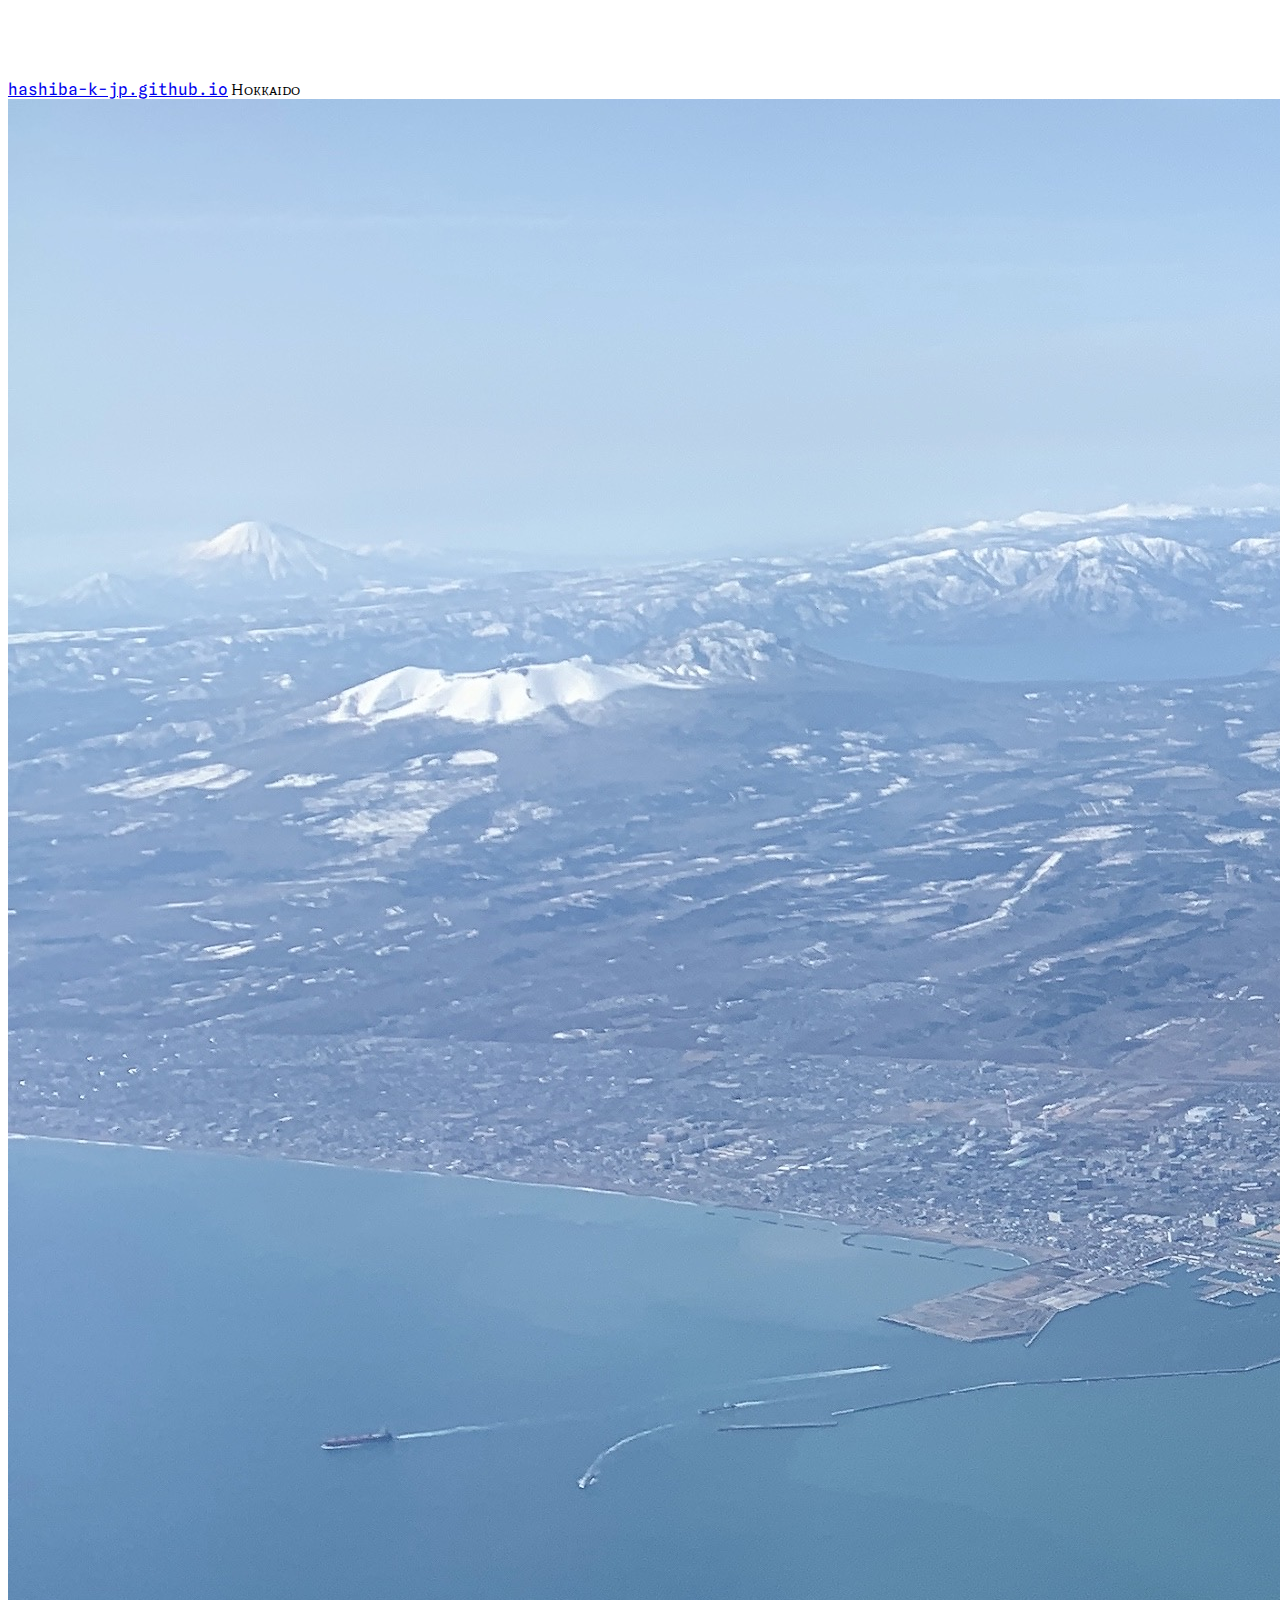
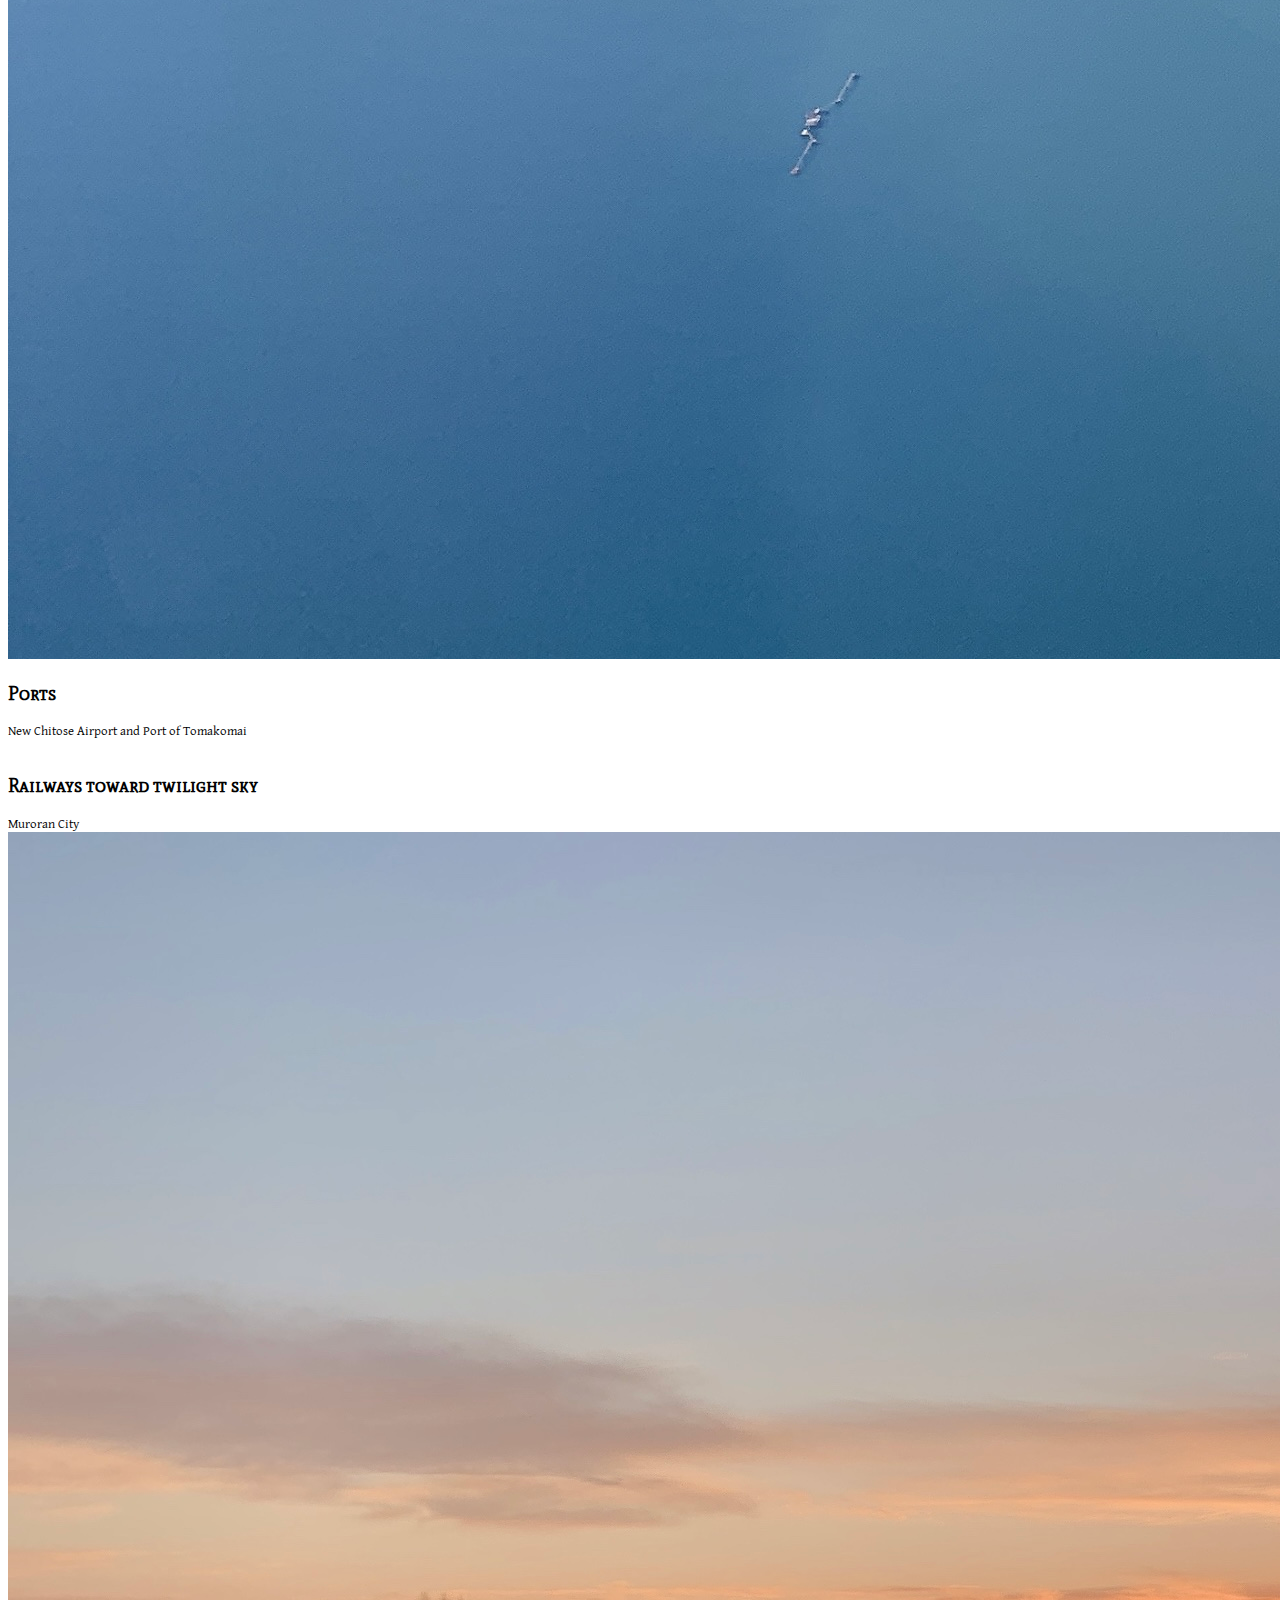
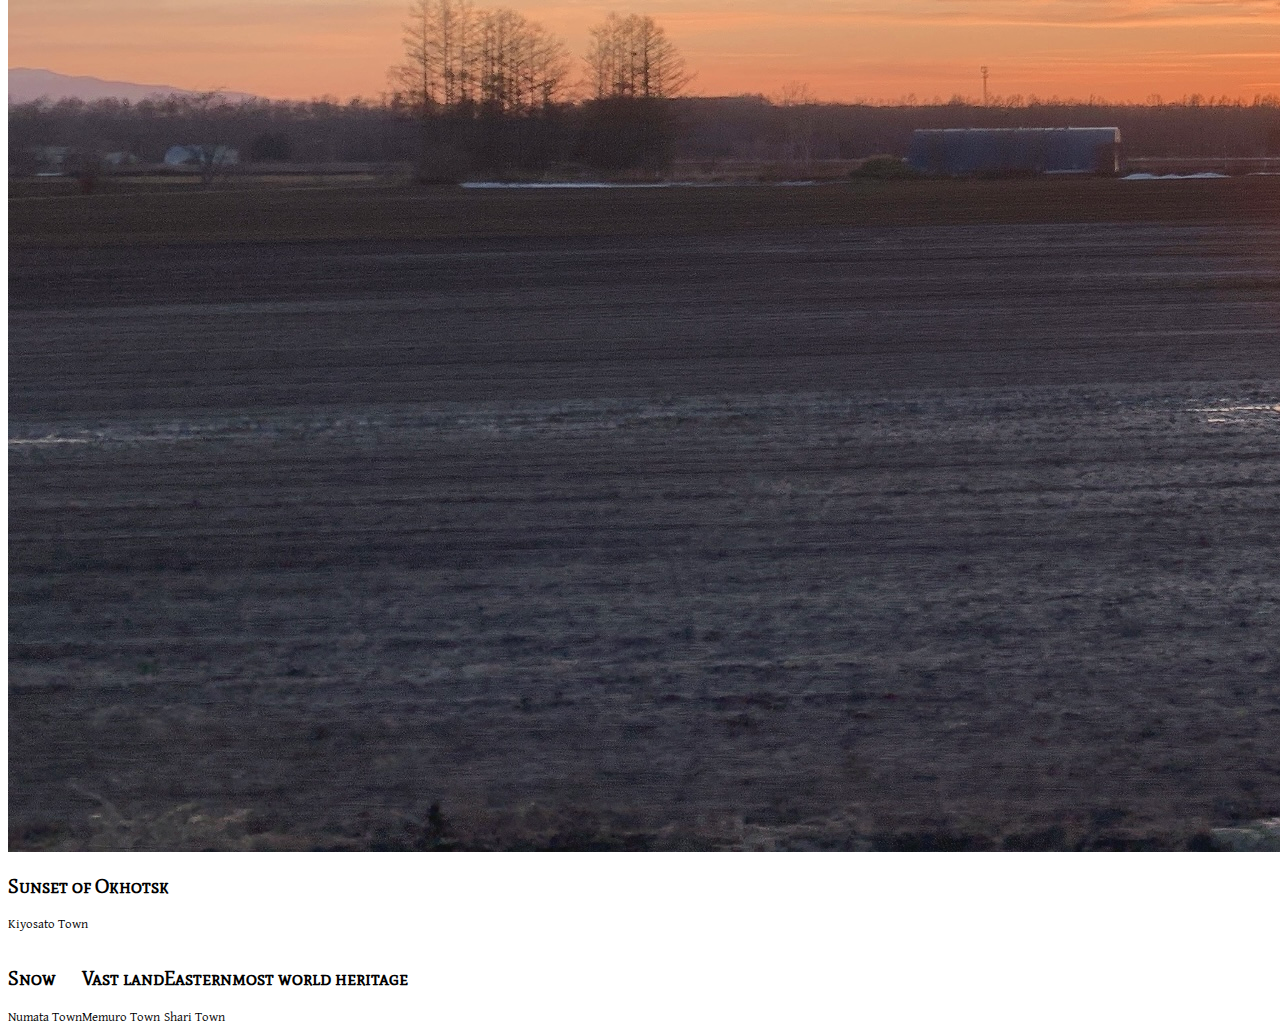
==== misc/hokkaido.html @ a201d300 "add /results" ====
<!DOCTYPE html>
<html lang="en" dir="ltr">
    <head>
        <meta charset="utf-8">
        <meta name="viewport" content="width=device-width">
        <title>Explore Hokkaido</title>
        <link href="https://cdn.jsdelivr.net/npm/bootstrap@5.0.2/dist/css/bootstrap.min.css" rel="stylesheet" integrity="sha384-EVSTQN3/azprG1Anm3QDgpJLIm9Nao0Yz1ztcQTwFspd3yD65VohhpuuCOmLASjC" crossorigin="anonymous">
        <script src="https://cdn.jsdelivr.net/npm/bootstrap@5.0.2/dist/js/bootstrap.bundle.min.js" integrity="sha384-MrcW6ZMFYlzcLA8Nl+NtUVF0sA7MsXsP1UyJoMp4YLEuNSfAP+JcXn/tWtIaxVXM" crossorigin="anonymous"></script>
        <link rel="stylesheet" href="https://cdn.jsdelivr.net/npm/bootstrap-icons@1.8.0/font/bootstrap-icons.css">
        <style media="screen">
            /* Show it is fixed to the top */
            body {
                min-height: 75rem;
                padding-top: 4.5rem;
            }
            li{
                list-style:none;
            }
            .row-eq-height {
                display: flex;
                flex-wrap: wrap;
            }
        </style>

        <link rel="stylesheet" href="../styles/google-fonts.css" type="text/css">

        <!-- This is a practice page. -->
    </head>
    <body class="o-font-plain">
        <nav class="navbar navbar-expand-md navbar-dark fixed-top bg-dark">
            <div class="container-fluid">
                <a href="../index.html" class="navbar-brand o-font-mono">hashiba-k-jp.github.io</a>
                <a class="navbar-brand o-font-head d-flex">Hokkaido</a>
            </div>
        </nav>
        <main class="container">
            <!-- sample : https://freefrontend.com/bootstrap-galleries/ -->
            <div class="row row-eq-height">
                <div class="col-md-6 p-2 mb-2">
                    <div class="shadow-lg rounded w-100 p-2">
                        <img src="../images/hokkaido/cts_and_tomakomai.png" oncontextmenu="return false;" class="img-fluid pb-2" alt="">
                        <h3>Ports</h3>
                        <small class="text-muted">New Chitose Airport and Port of Tomakomai</small>
                    </div>
                </div>
                <div class="col-md-6 p-2 mb-2">
                    <div class="shadow-lg rounded w-100 p-2">
                        <img src="../images/hokkaido/railway_smoke_muroran.png" oncontextmenu="return false;" class="img-fluid pb-2" alt="">
                        <h3>Railways toward twilight sky</h3>
                        <small class="text-muted">Muroran City</small>
                    </div>
                </div>
                <div class="col-md-6 p-2 mb-2">
                    <div class="shadow-lg rounded w-100 p-2">
                        <img src="../images/hokkaido/sunset_okhotsk.png" oncontextmenu="return false;" class="img-fluid pb-2" alt="">
                        <h3>Sunset of Okhotsk</h3>
                        <small class="text-muted">Kiyosato Town</small>
                    </div>
                </div>
                <div class="col-md-6 p-2 mb-2">
                    <div class="shadow-lg rounded w-100 p-2">
                        <img src="../images/hokkaido/snow_in_numata.png" oncontextmenu="return false;" class="img-fluid pb-2" alt="">
                        <h3>Snow</h3>
                        <small class="text-muted">Numata Town</small>
                    </div>
                </div>
                <div class="col-md-6 p-2 mb-2">
                    <div class="shadow-lg rounded w-100 p-2">
                        <img src="../images/hokkaido/land_tokachi.png" oncontextmenu="return false;" class="img-fluid pb-2" alt="">
                        <h3>Vast land</h3>
                        <small class="text-muted">Memuro Town</small>
                    </div>
                </div>
                <div class="col-md-6 p-2 mb-2">
                    <div class="shadow-lg rounded w-100 p-2">
                        <img src="../images/hokkaido/shiretoko_shari.png" oncontextmenu="return false;" class="img-fluid pb-2" alt="">
                        <h3>Easternmost world heritage</h3>
                        <small class="text-muted">Shari Town</small>
                    </div>
                </div>
            </div>
        </main>
    </body>
</html>
---- styles/google-fonts.css ----
@import url(//fonts.googleapis.com/css2?family=David+Libre&family=Mate&family=Mate+SC&family=Spline+Sans+Mono&display=swap);

.o-font-head, h3, h5{
    font-family: 'Mate SC', serif;
}
.o-font-plain{
    font-family: 'David Libre', serif;
}
.o-font-mono{
    font-family: 'Spline Sans Mono', monospace;
}
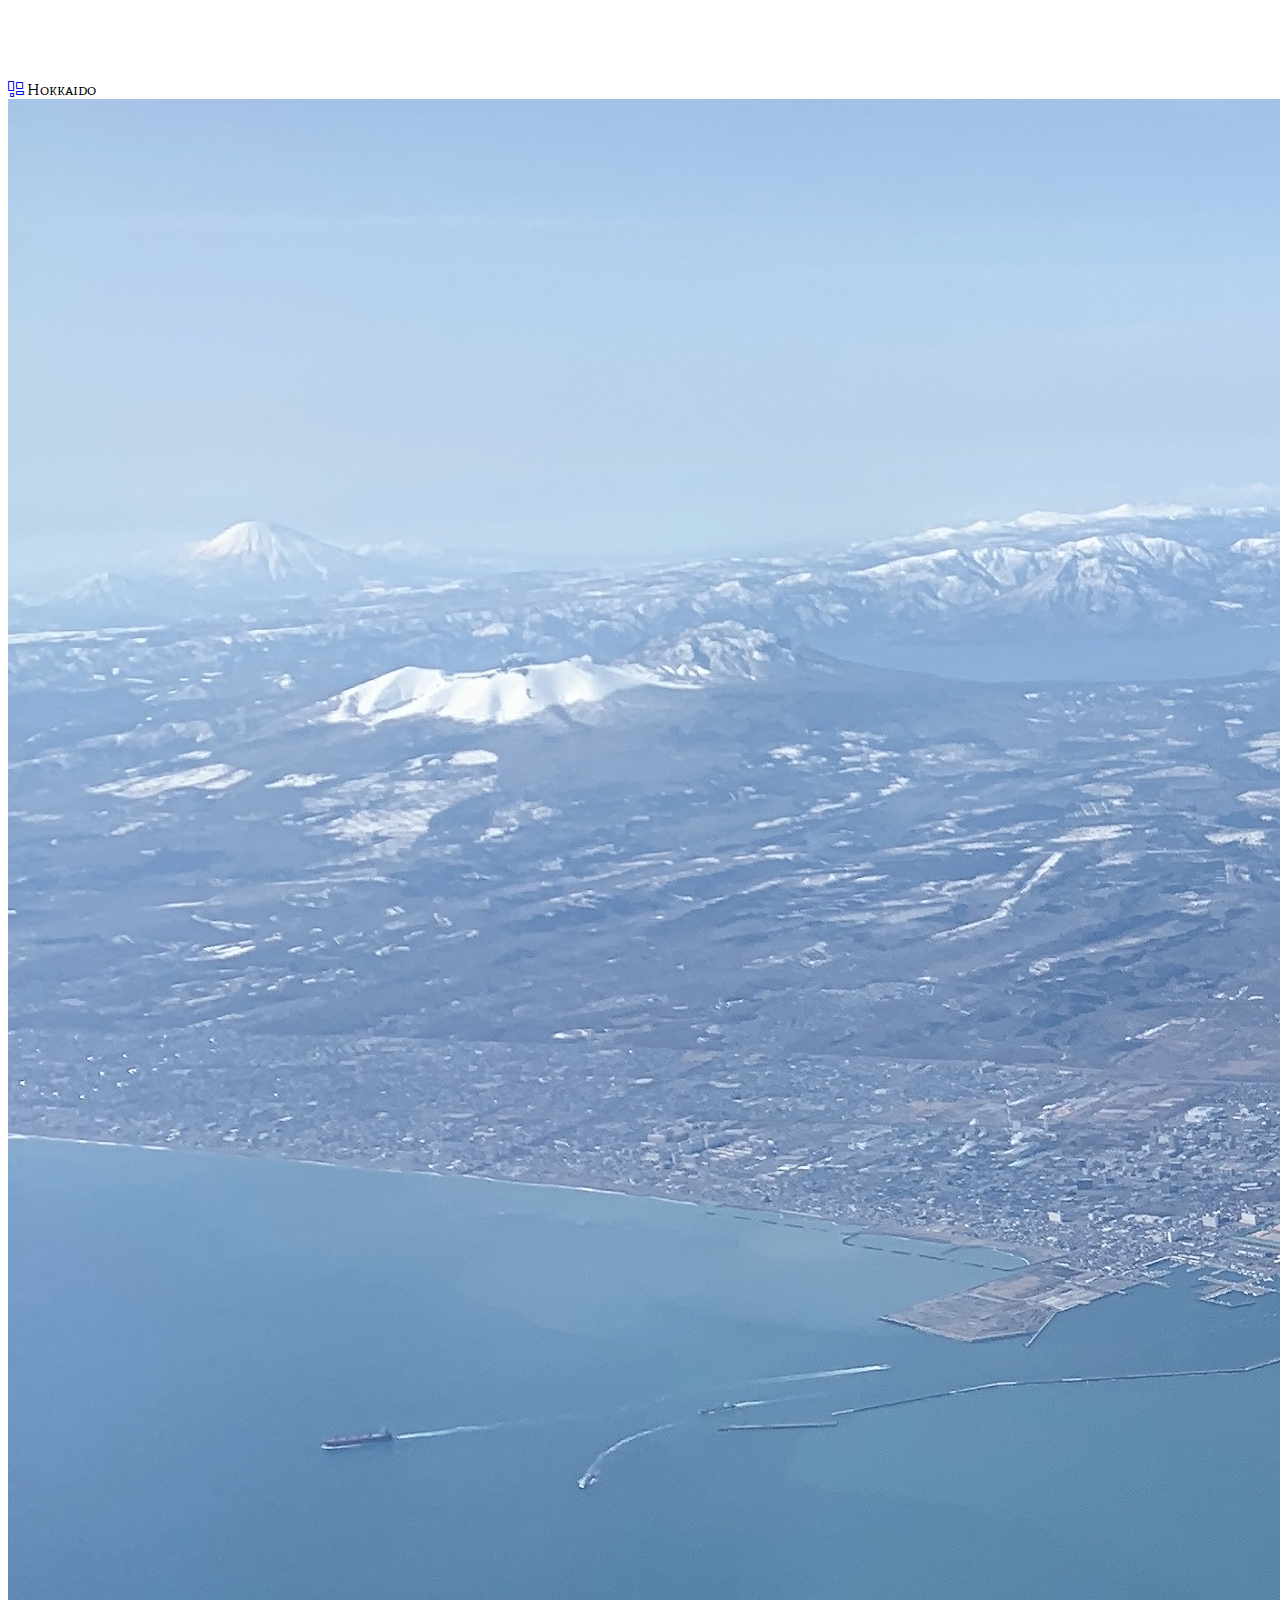
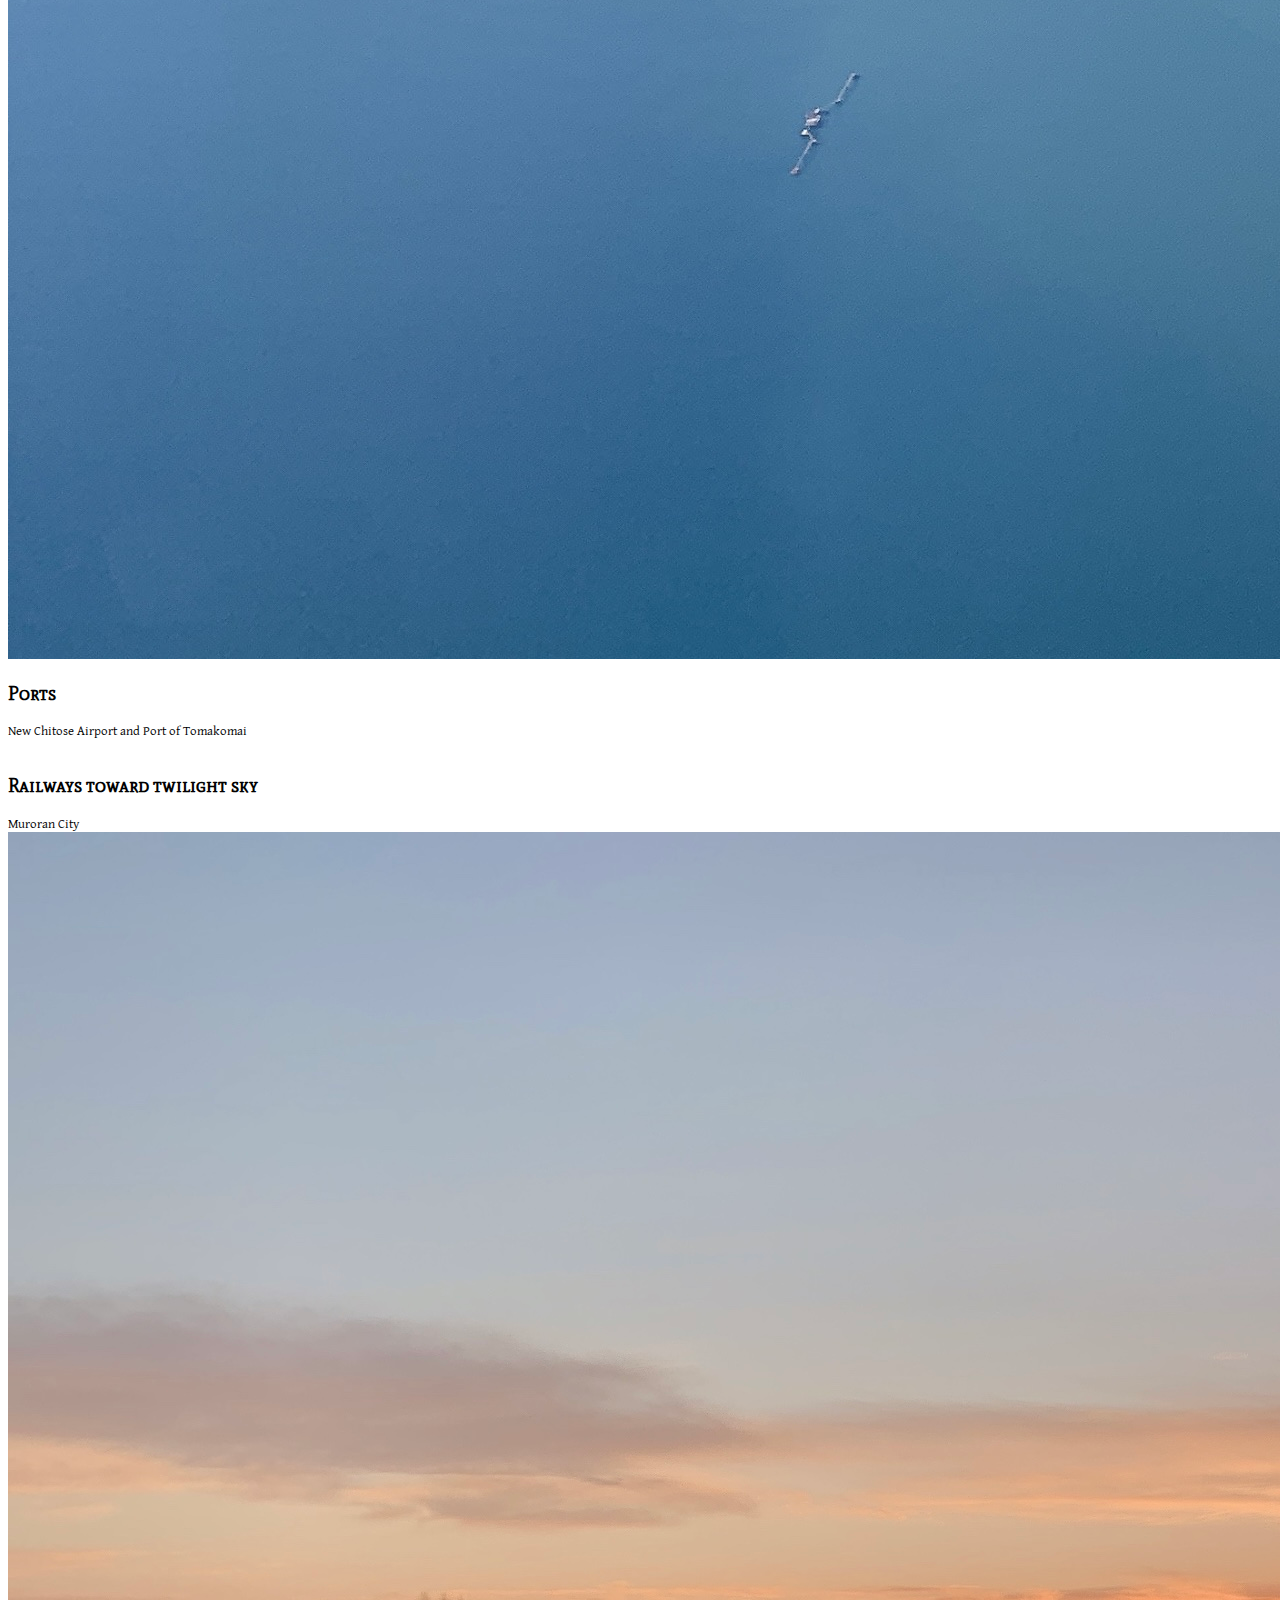
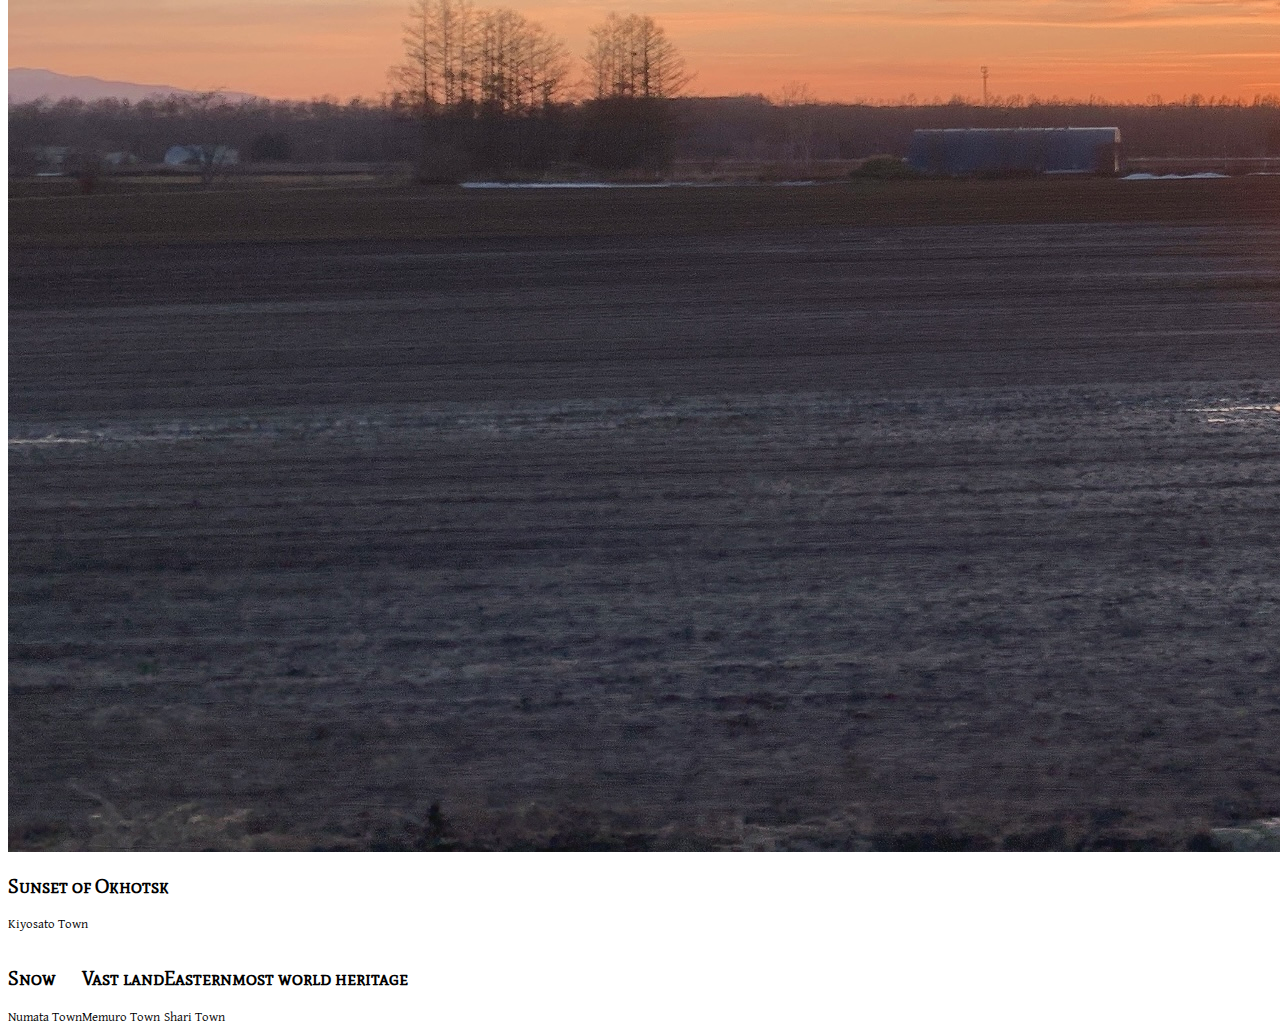
==== commit ff797664: "fix icons" ====
--- a/misc/hokkaido.html
+++ b/misc/hokkaido.html
@@ -29,7 +29,7 @@
     <body class="o-font-plain">
         <nav class="navbar navbar-expand-md navbar-dark fixed-top bg-dark">
             <div class="container-fluid">
-                <a href="../index.html" class="navbar-brand o-font-mono">hashiba-k-jp.github.io</a>
+                <a href="../index.html" class="navbar-brand o-font-mono"><i class="bi bi-layout-wtf"></i></a>
                 <a class="navbar-brand o-font-head d-flex">Hokkaido</a>
             </div>
         </nav>
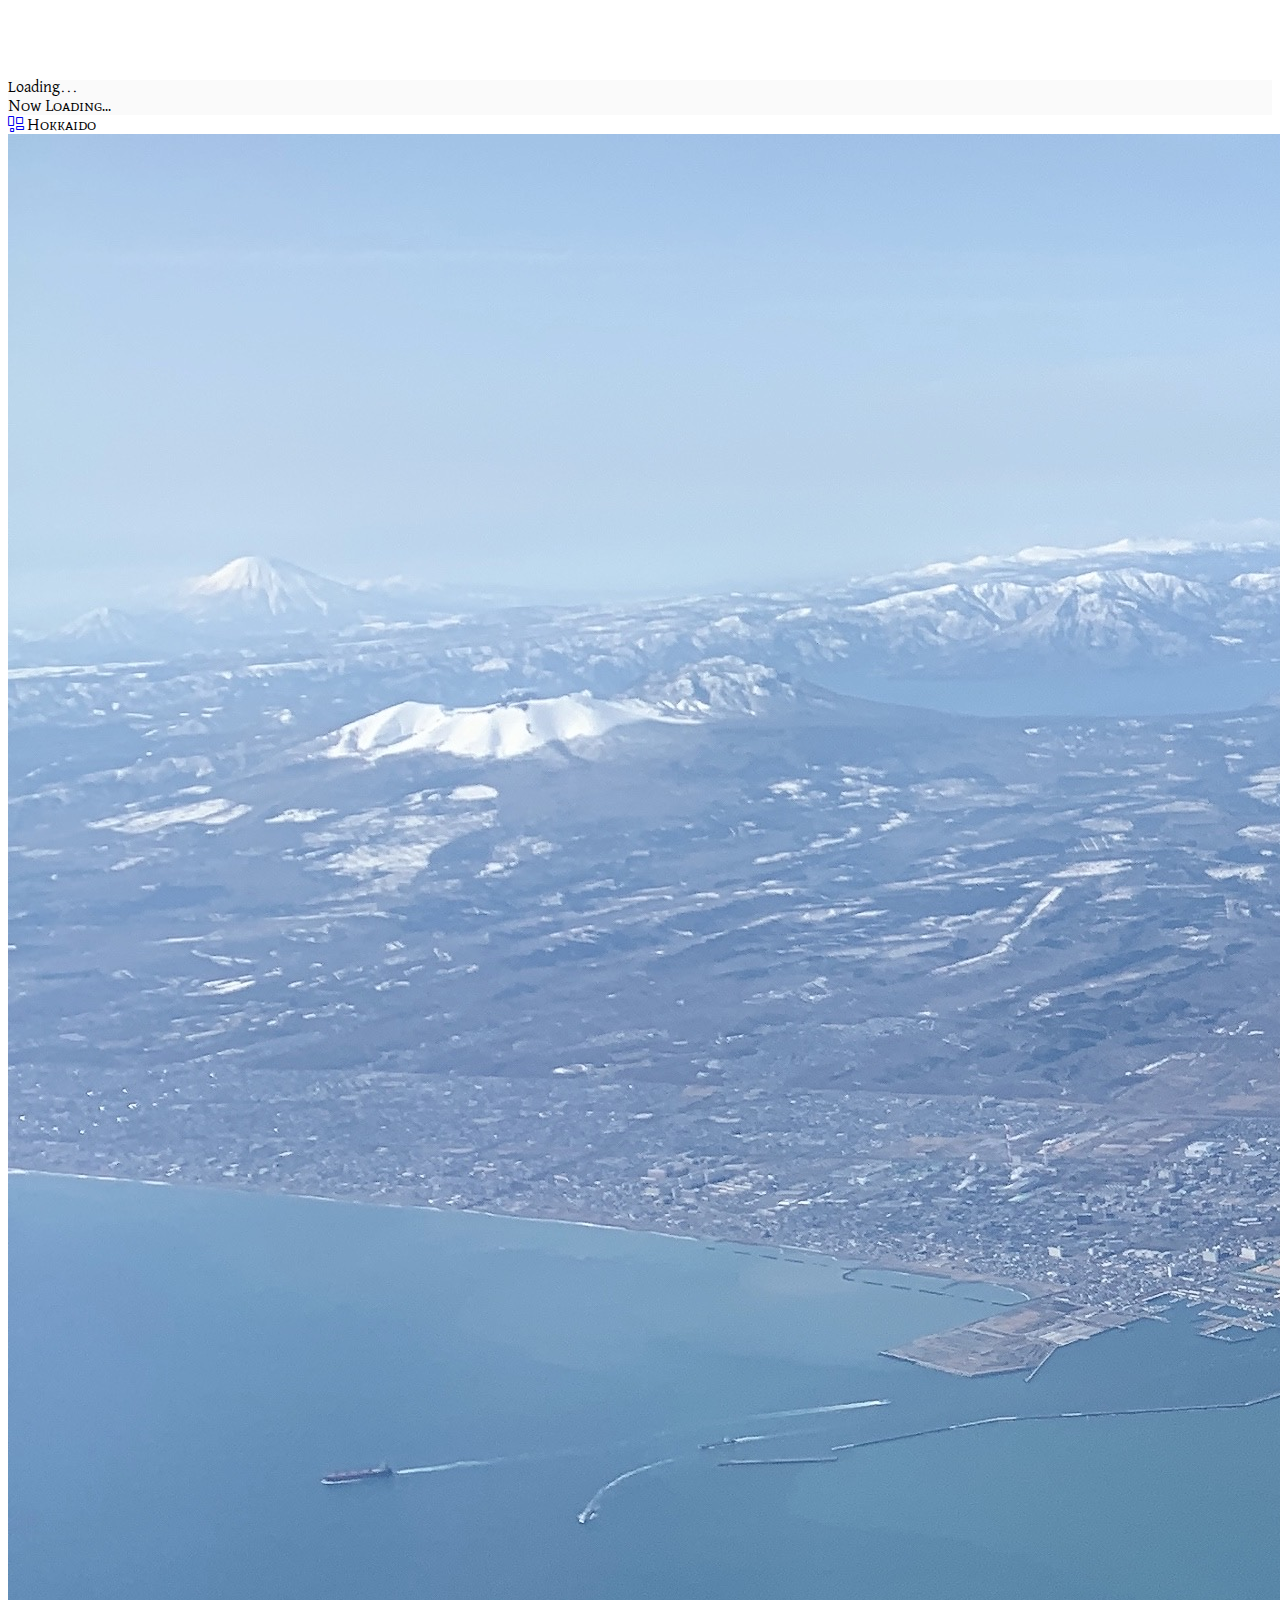
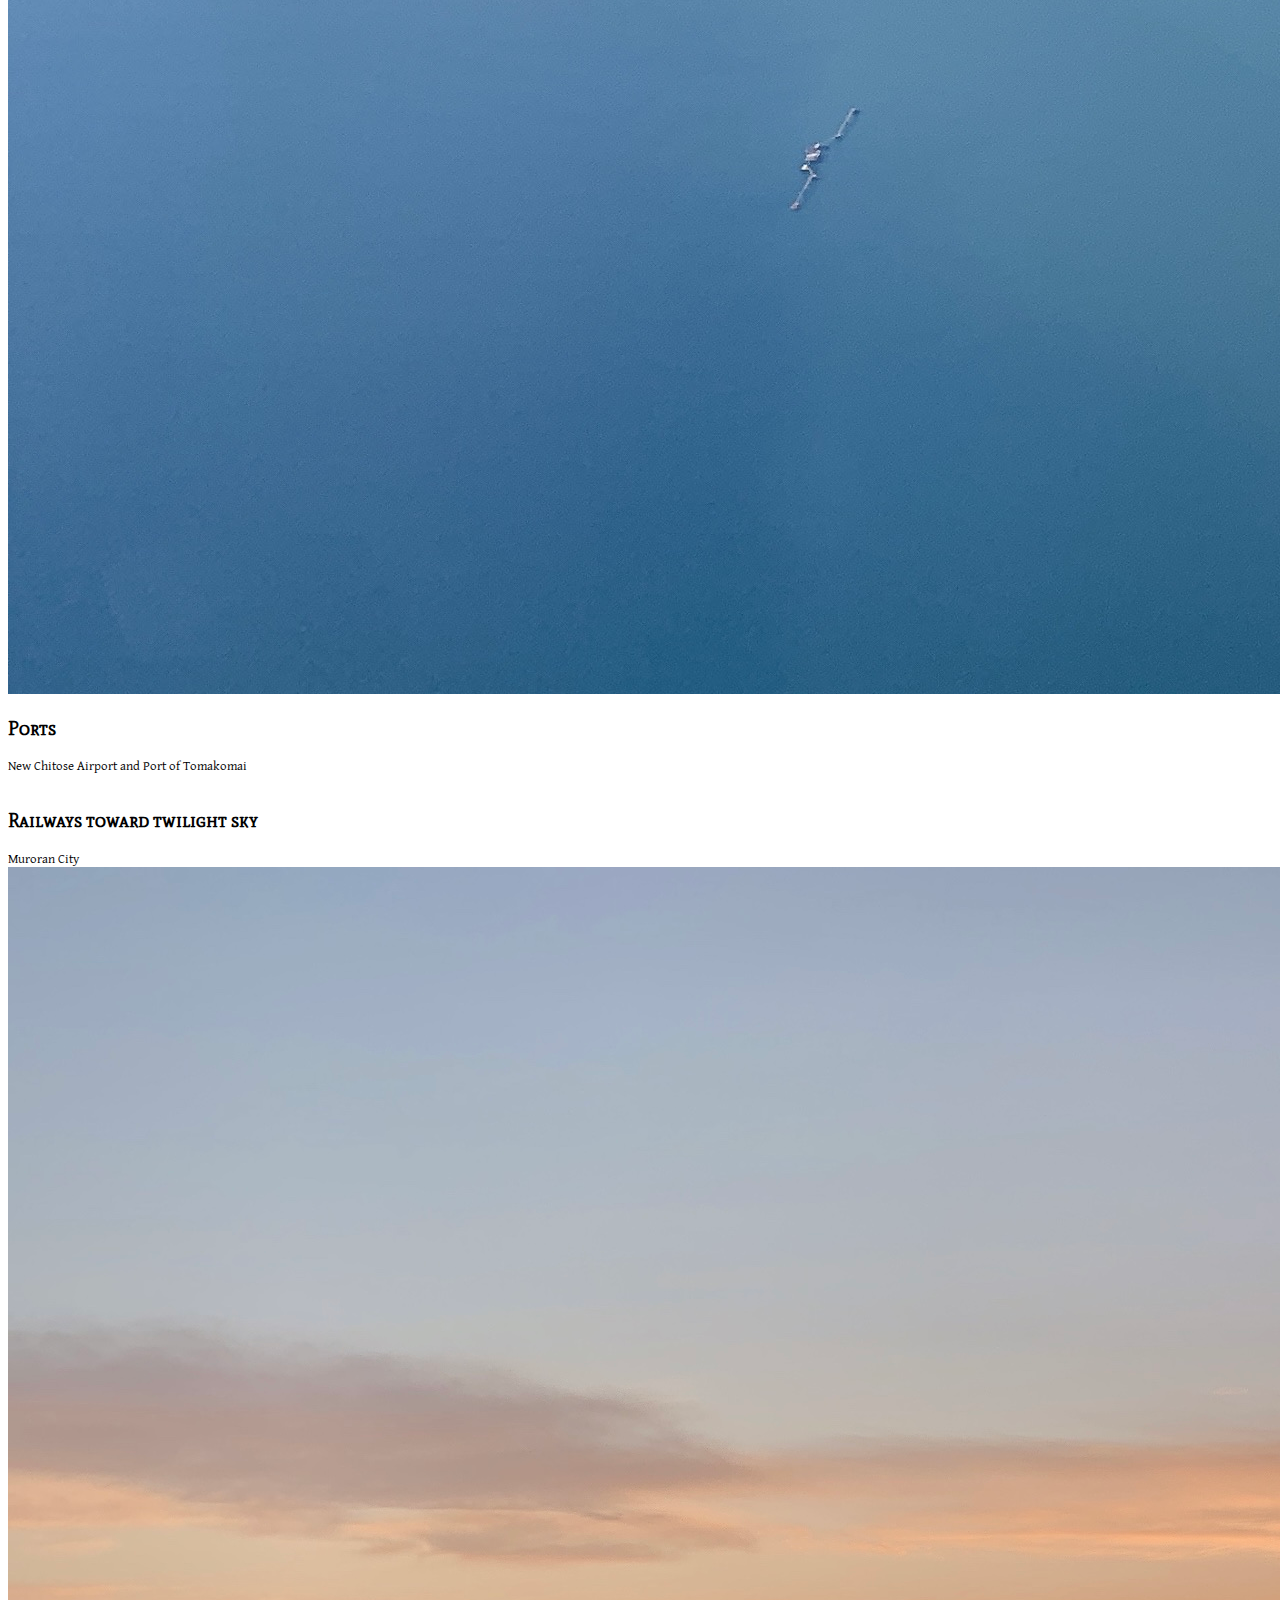
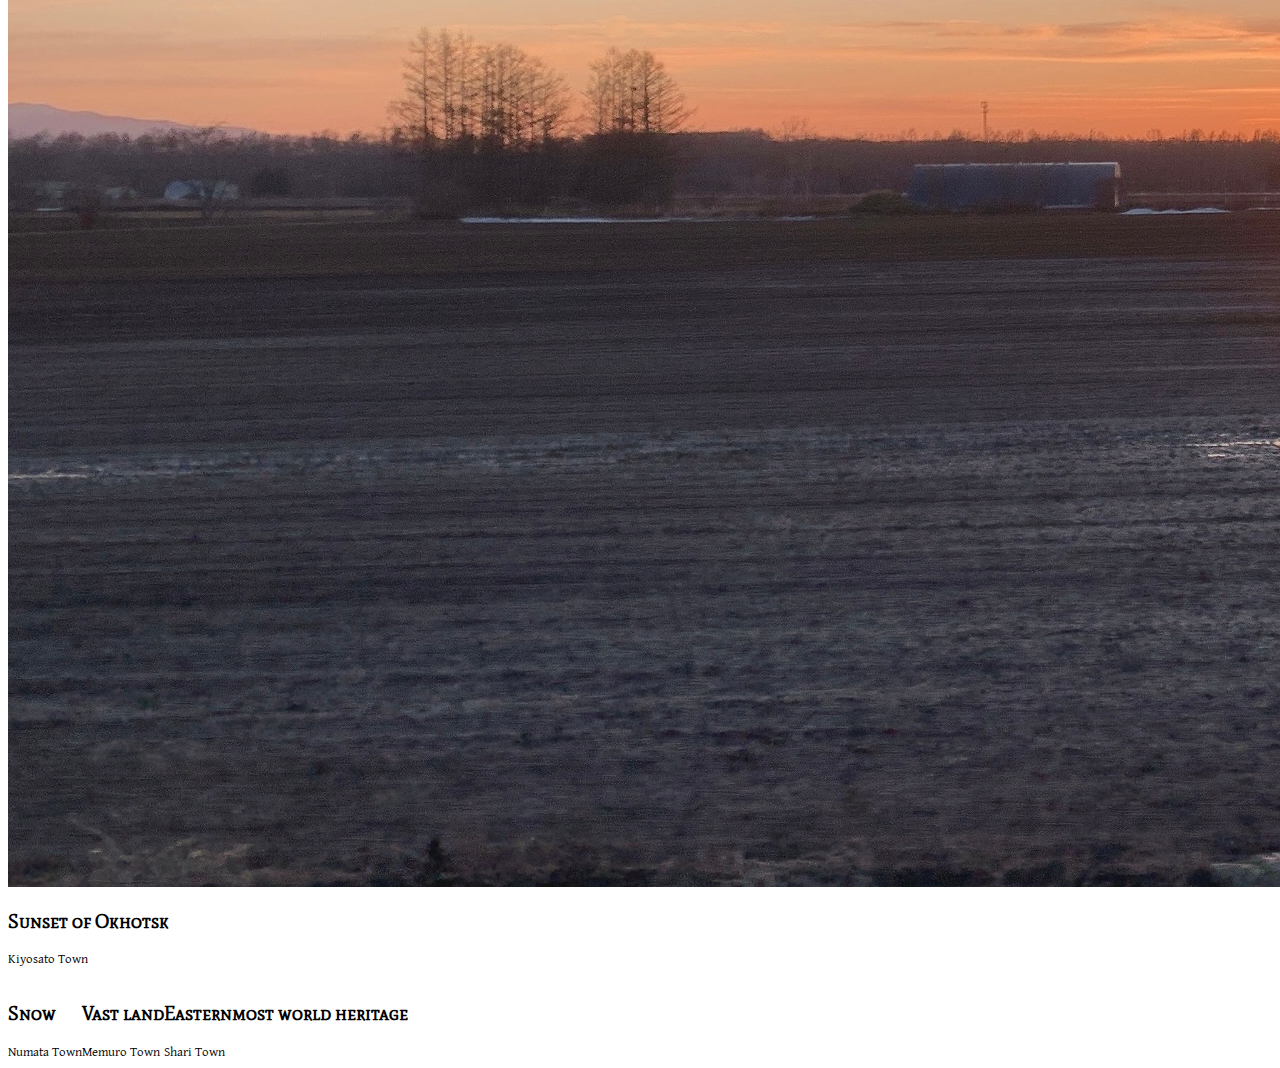
==== commit 42091cc0: "loading" ====
--- a/misc/hokkaido.html
+++ b/misc/hokkaido.html
@@ -20,13 +20,32 @@
                 display: flex;
                 flex-wrap: wrap;
             }
+            #loading {
+                background: rgba(250, 250, 250, 1);
+                z-index: 1;
+            }
         </style>
 
         <link rel="stylesheet" href="../styles/google-fonts.css" type="text/css">
+        <script type="text/javascript" src="../scripts/load.js">
+
+        </script>
 
         <!-- This is a practice page. -->
     </head>
     <body class="o-font-plain">
+
+        <div id="loading" class="px-0 mx-0 fixed-top w-100 h-100 d-flex align-items-center justify-content-center">
+            <div class="d-flex justify-content-center align-items-center">
+                <div id="spinner" class="spinner-border text-secondary" role="status">
+                    <span class="visually-hidden">Loading...</span>
+                </div>
+                <div class="d-flex align-items-center ps-3">
+                    <span class="align-center o-font-head">Now Loading...</span>
+                </div>
+            </div>
+        </div>
+
         <nav class="navbar navbar-expand-md navbar-dark fixed-top bg-dark">
             <div class="container-fluid">
                 <a href="../index.html" class="navbar-brand o-font-mono"><i class="bi bi-layout-wtf"></i></a>
--- a/styles/google-fonts.css
+++ b/styles/google-fonts.css
@@ -1,4 +1,5 @@
 @import url(//fonts.googleapis.com/css2?family=David+Libre&family=Mate&family=Mate+SC&family=Spline+Sans+Mono&display=swap);
+@import url(https://fonts.googleapis.com/css2?family=David+Libre&family=Mate&family=Mate+SC&family=Spline+Sans+Mono&display=swap);
 
 .o-font-head, h3, h5{
     font-family: 'Mate SC', serif;
@@ -9,3 +10,6 @@
 .o-font-mono{
     font-family: 'Spline Sans Mono', monospace;
 }
+ul{
+    padding-left: 0.5em;
+}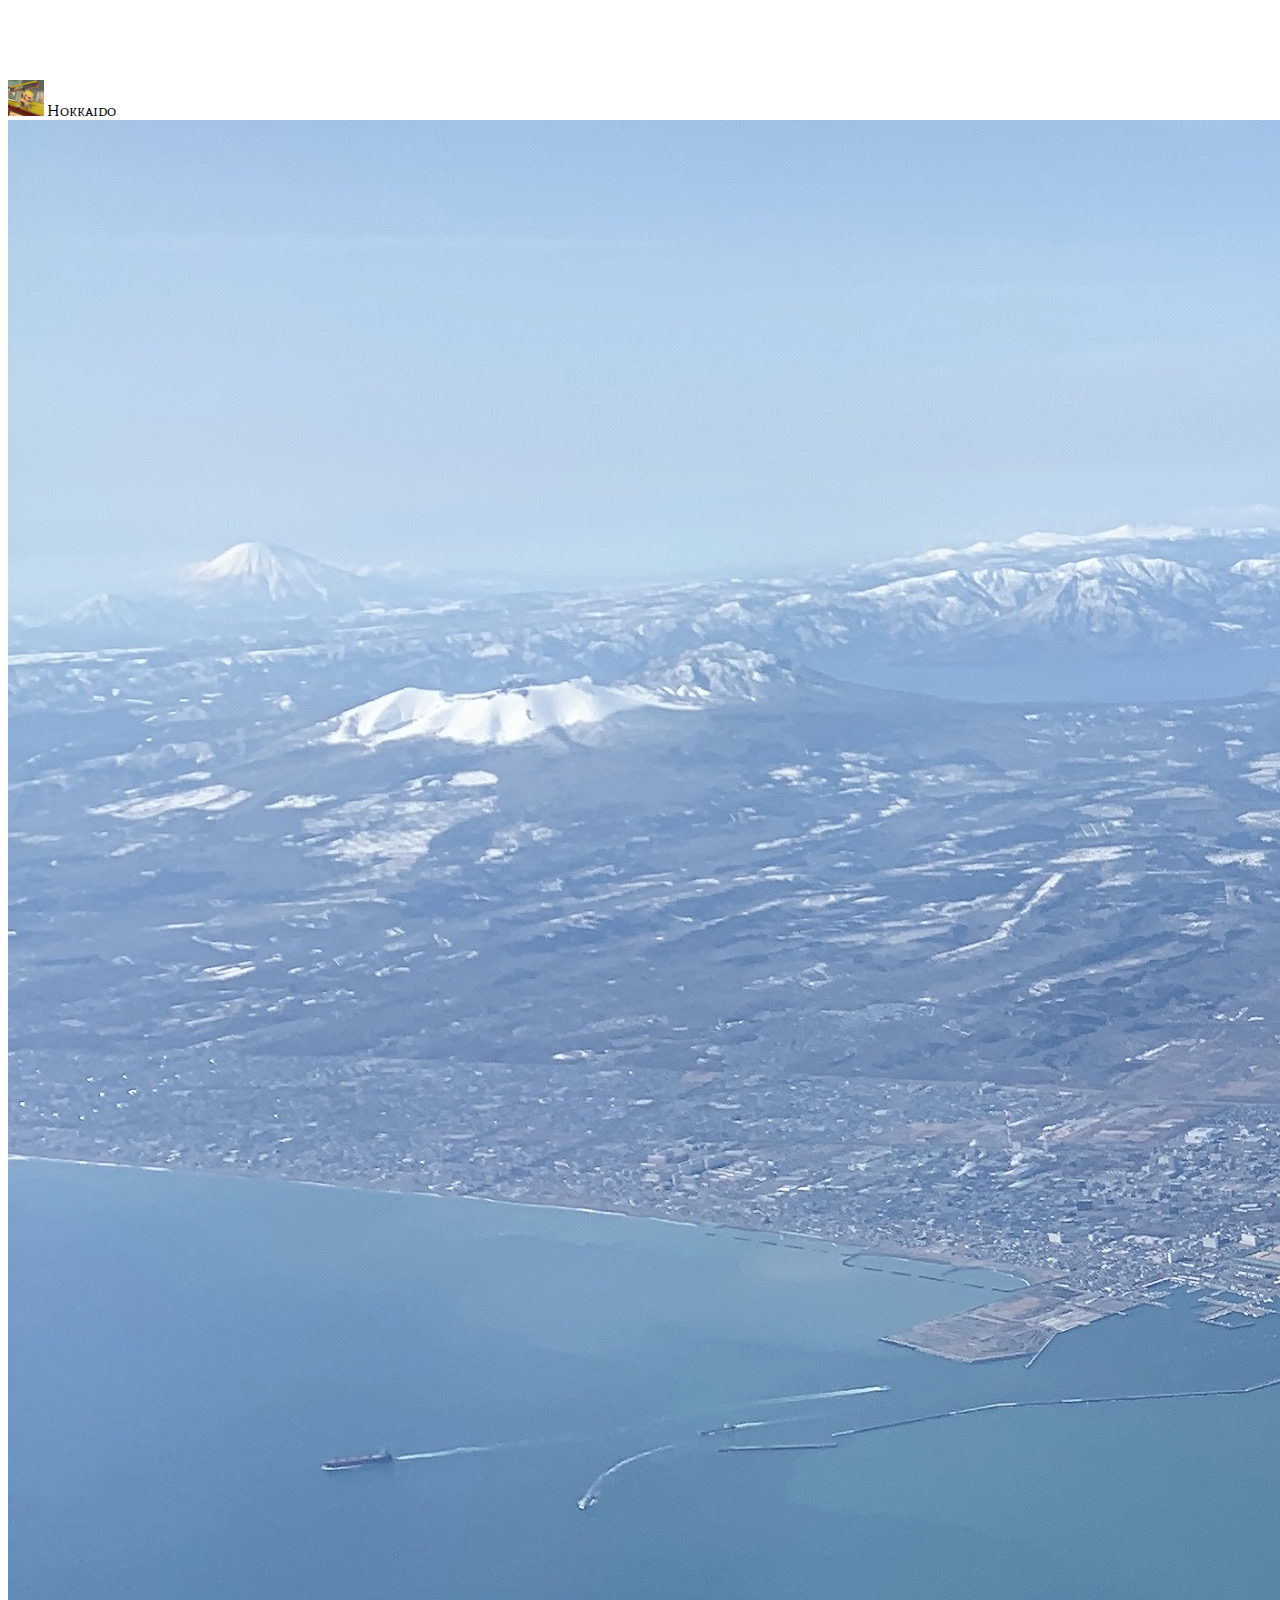
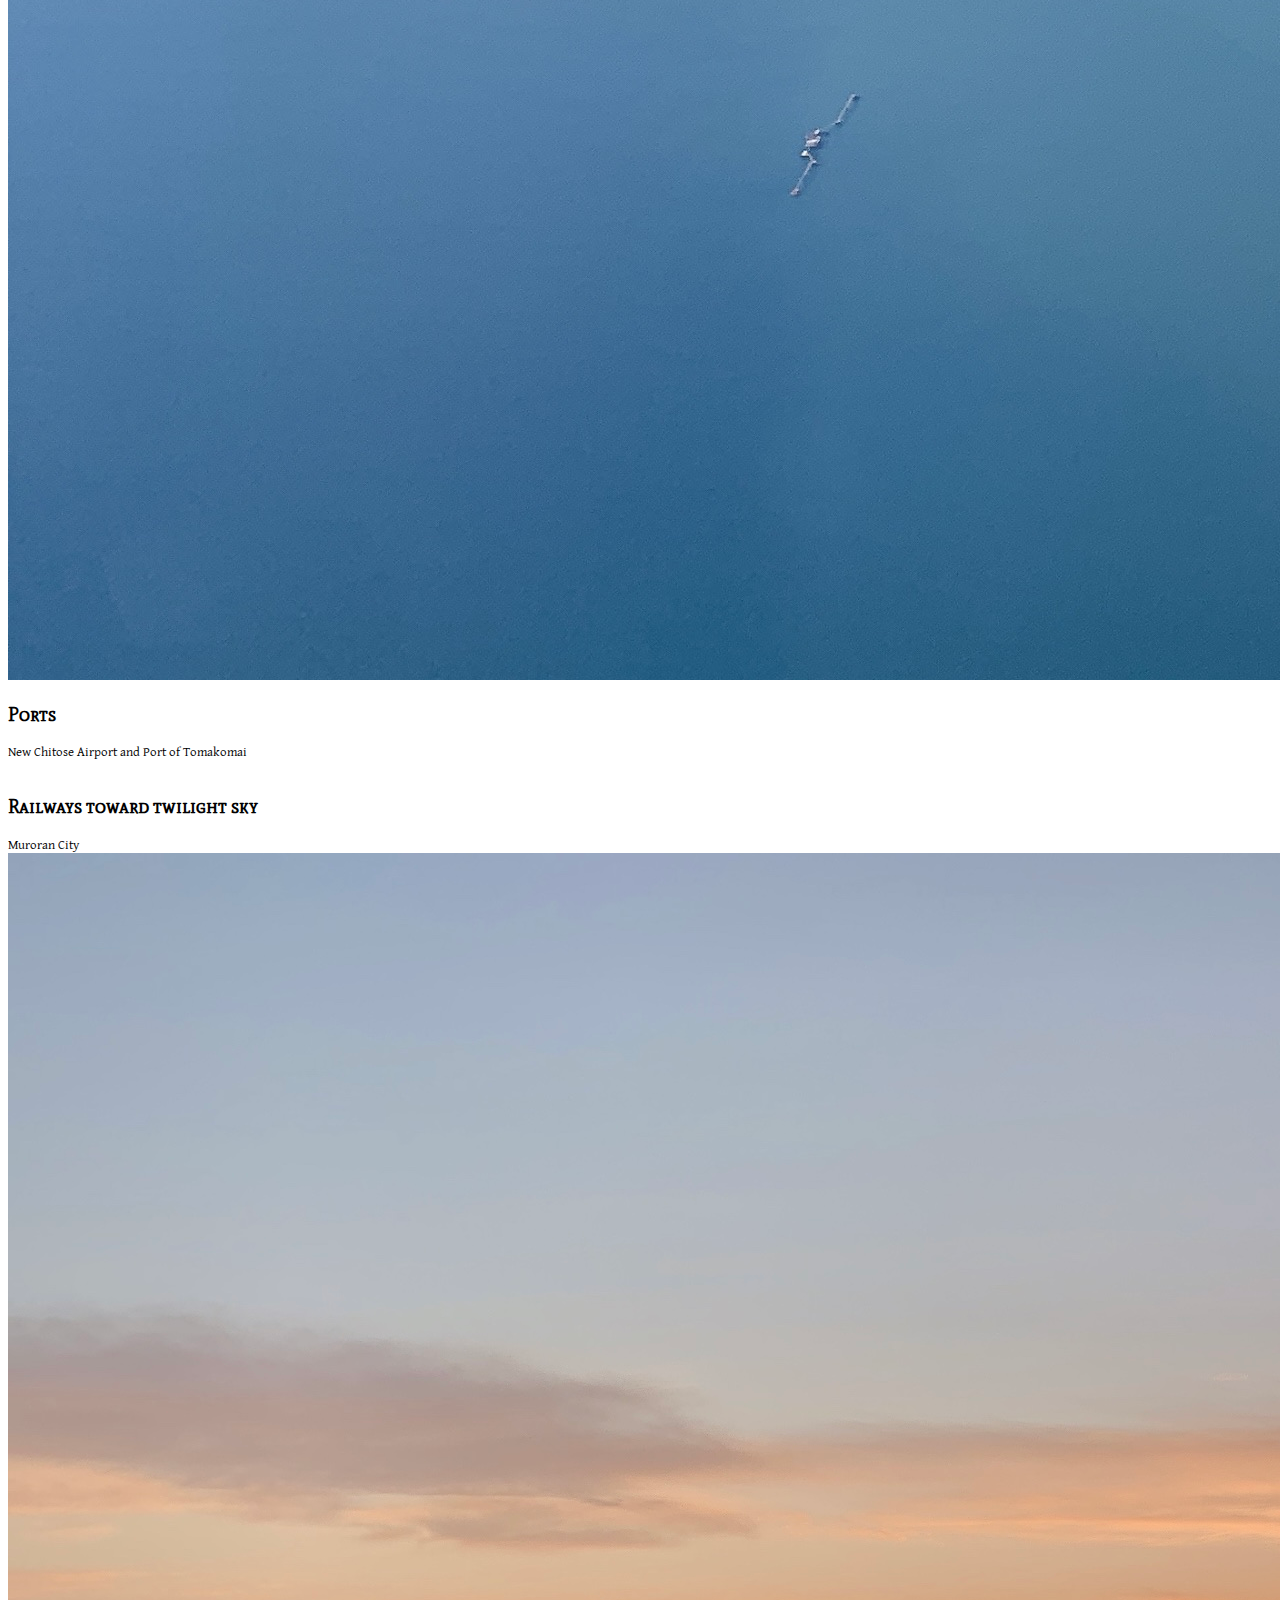
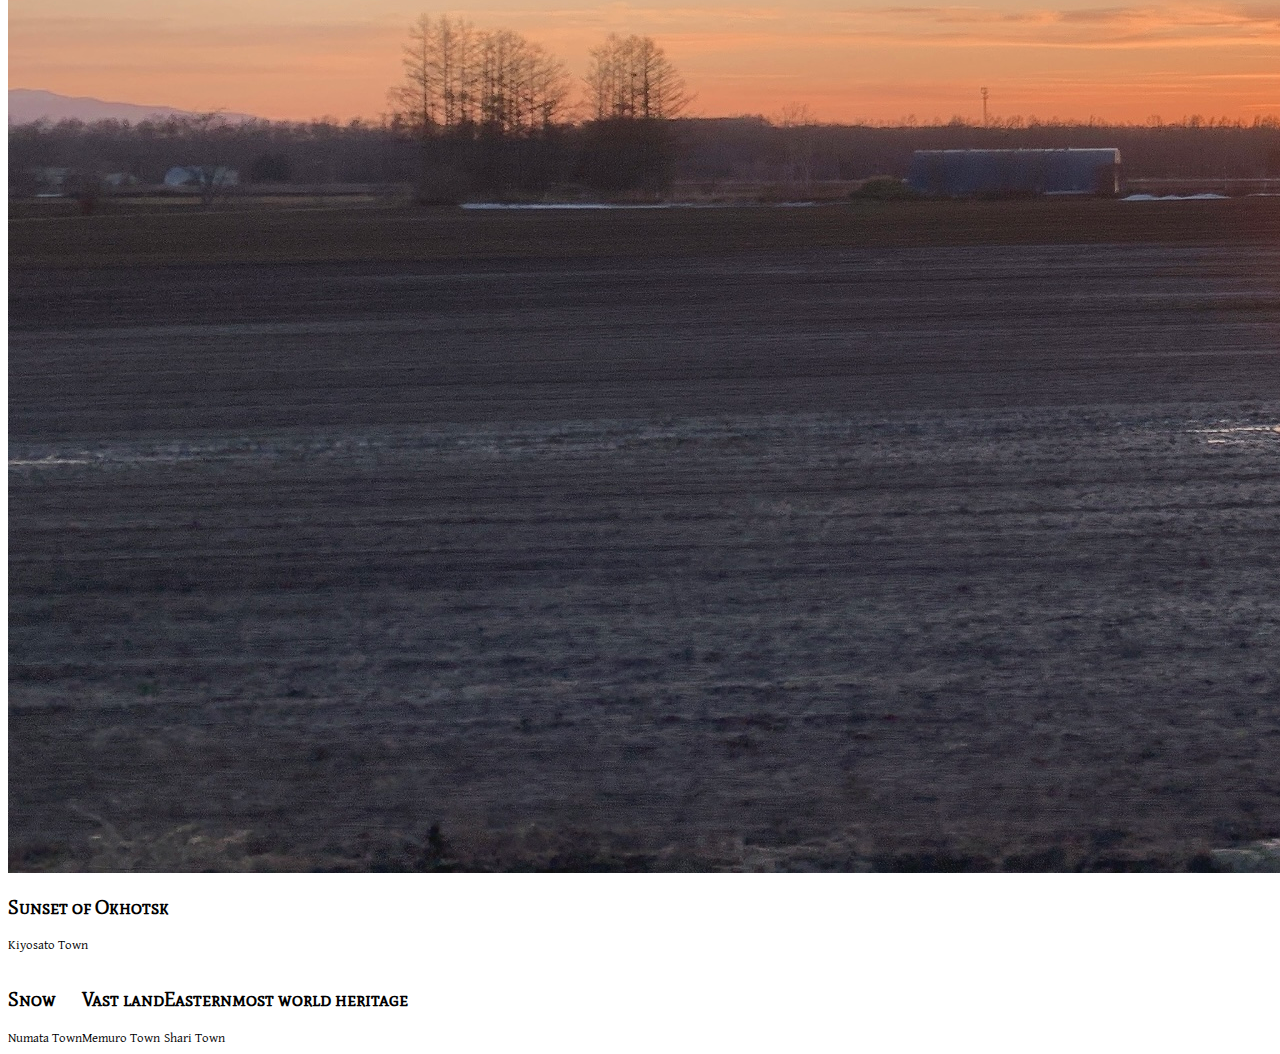
==== commit ef90b308: "change nav" ====
--- a/misc/hokkaido.html
+++ b/misc/hokkaido.html
@@ -27,6 +27,7 @@
         </style>
 
         <link rel="stylesheet" href="../styles/google-fonts.css" type="text/css">
+        <link rel="stylesheet" href="../styles/visible.css" type="text/css">
         <script type="text/javascript" src="../scripts/load.js">
 
         </script>
@@ -46,10 +47,10 @@
             </div>
         </div>
 
-        <nav class="navbar navbar-expand-md navbar-dark fixed-top bg-dark">
-            <div class="container-fluid">
-                <a href="../index.html" class="navbar-brand o-font-mono"><i class="bi bi-layout-wtf"></i></a>
-                <a class="navbar-brand o-font-head d-flex">Hokkaido</a>
+        <nav class="navbar navbar-expand-md navbar-dark fixed-top bg-dark p-0">
+            <div class="container-md">
+                <a class="navbar-brand p-2 m-0 d-flex align-items-center"><img src="../images/icons/icon.jpg" class="border border-light border-1 rounded-circle d-inline-block align-text-top" height="36" alt=""> </a>
+                <a class="navbar-brand o-font-head p-0">Hokkaido</a>
             </div>
         </nav>
         <main class="container">
--- a/styles/visible.css
+++ b/styles/visible.css
@@ -0,0 +1,18 @@
+@keyframes fadeIn {
+    from {
+        opacity: 1;
+    }
+
+    to {
+        display: none;
+        opacity: 0;
+    }
+}
+
+#loading.-visible {
+    display: none;
+    opacity: 0;
+    animation: fadeIn 0.5s ;
+    animation-timing-function: linear(0, 0.75, 0.90, 0.99, 1);
+
+}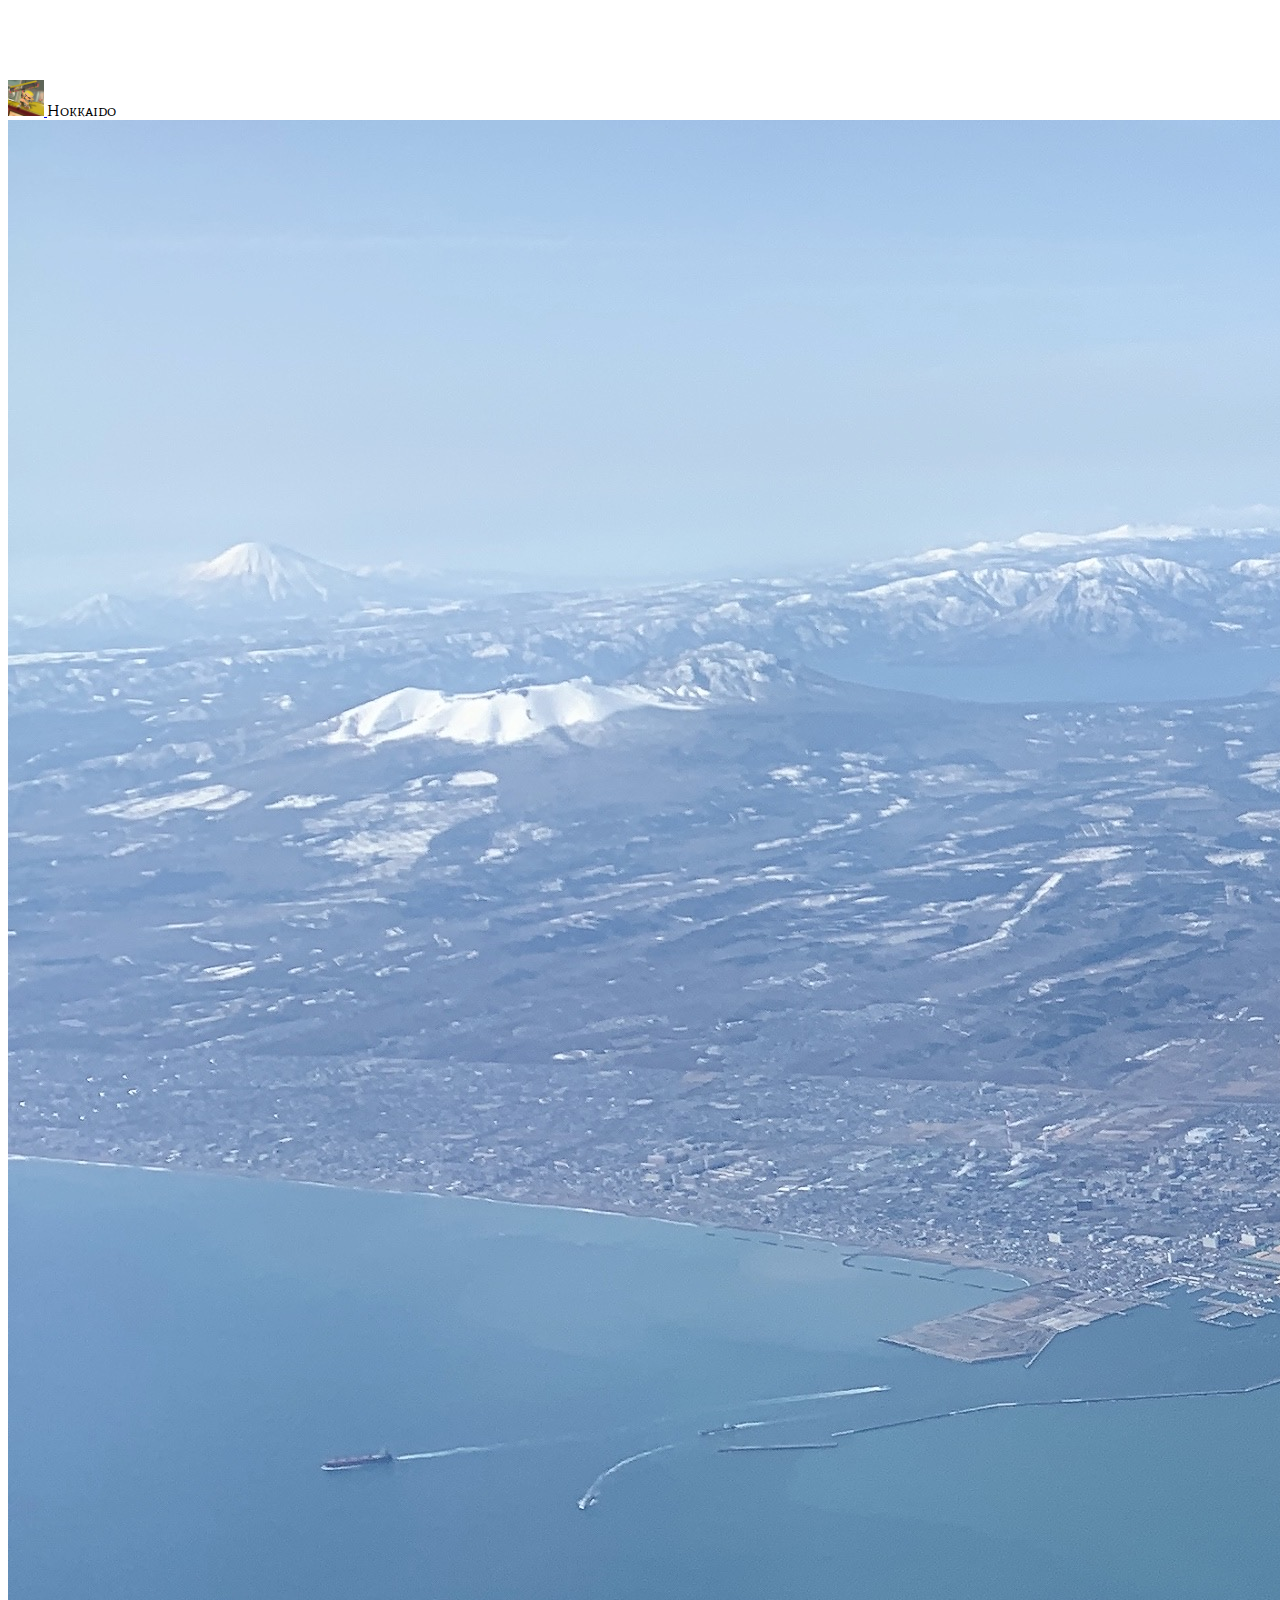
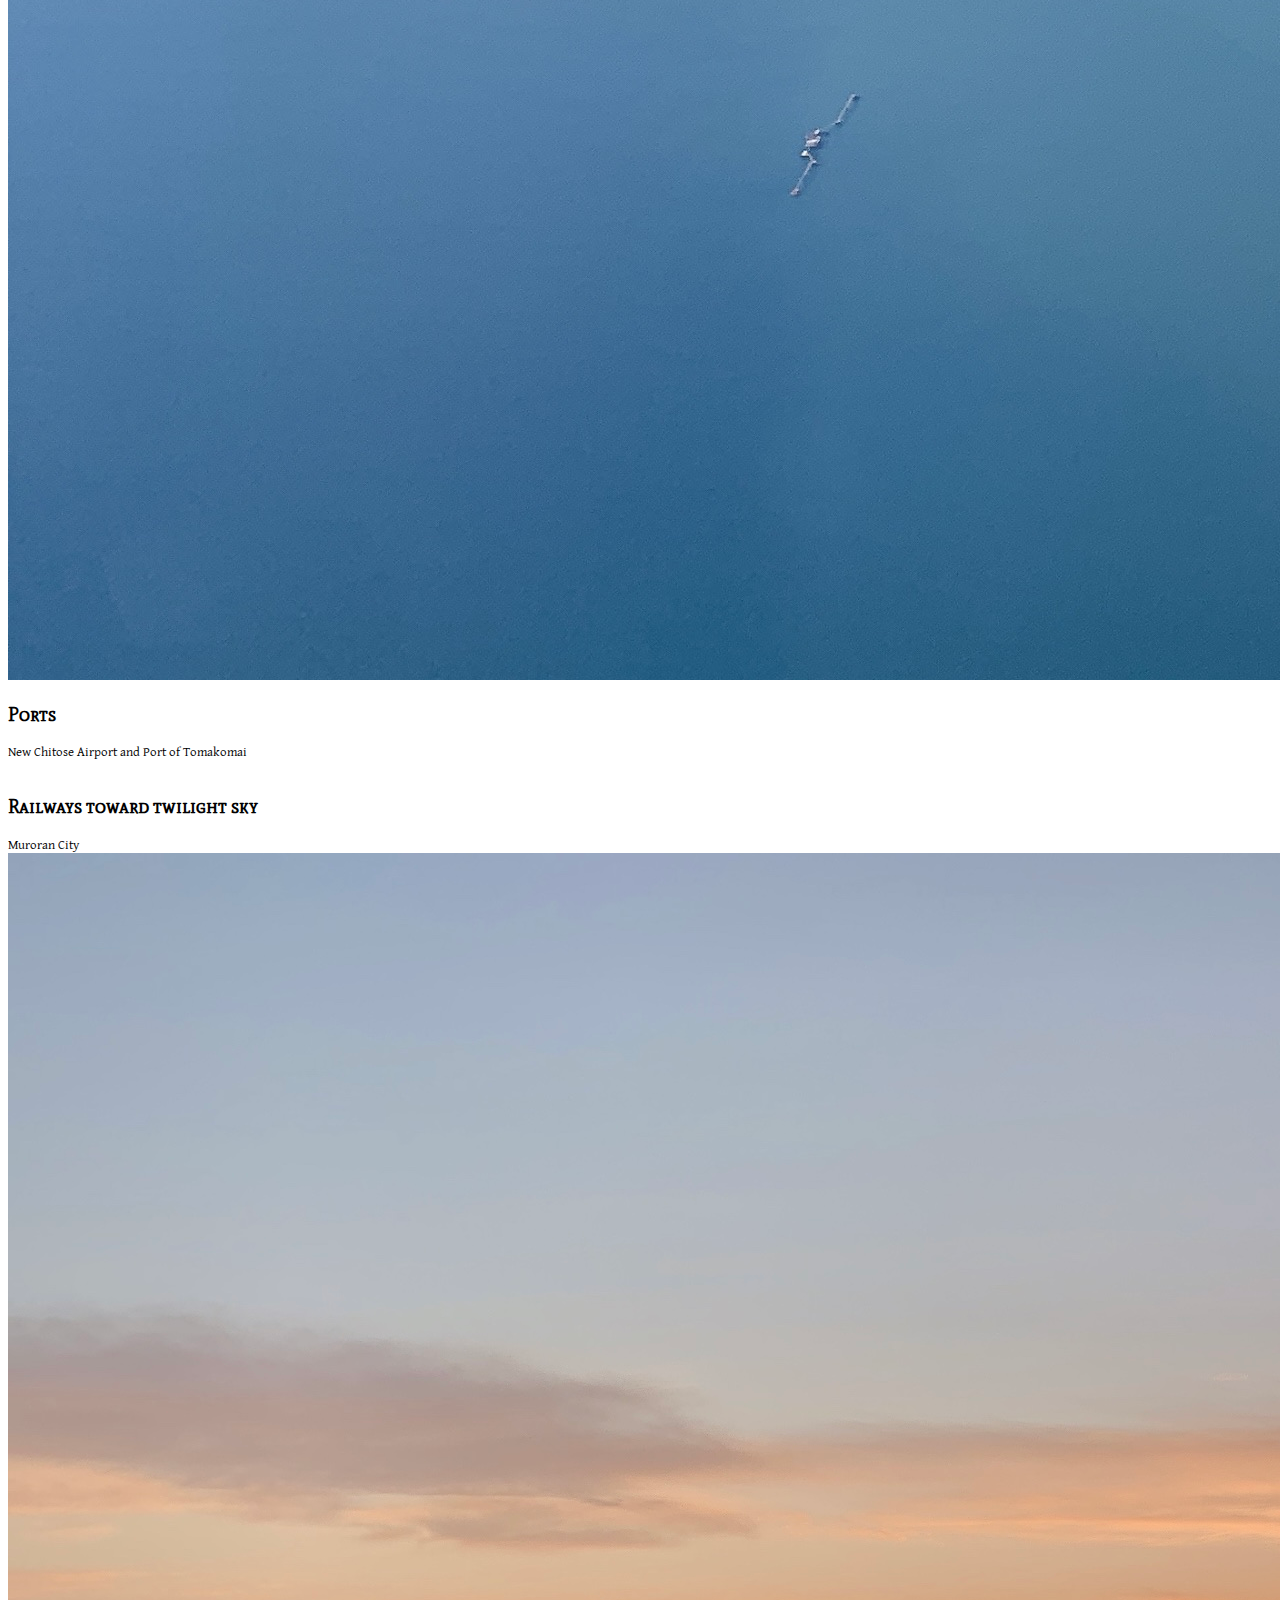
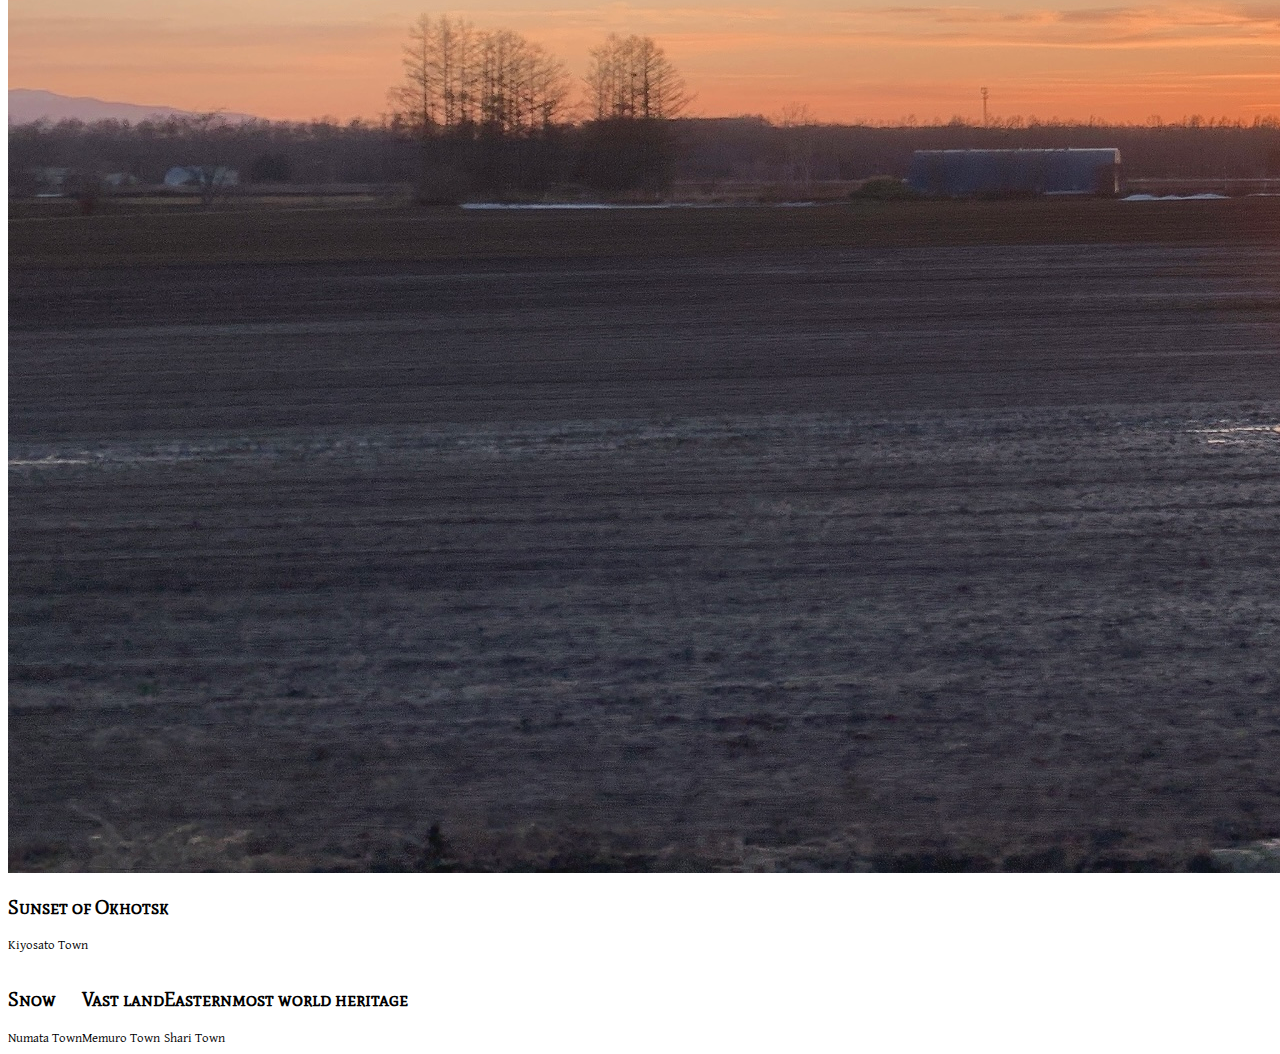
==== commit b7387f38: "add link to home" ====
--- a/misc/hokkaido.html
+++ b/misc/hokkaido.html
@@ -49,7 +49,7 @@
 
         <nav class="navbar navbar-expand-md navbar-dark fixed-top bg-dark p-0">
             <div class="container-md">
-                <a class="navbar-brand p-2 m-0 d-flex align-items-center"><img src="../images/icons/icon.jpg" class="border border-light border-1 rounded-circle d-inline-block align-text-top" height="36" alt=""> </a>
+                <a class="navbar-brand p-2 m-0 d-flex align-items-center" href="../"><img src="../images/icons/icon.jpg" class="border border-light border-1 rounded-circle d-inline-block align-text-top" height="36" alt=""> </a>
                 <a class="navbar-brand o-font-head p-0">Hokkaido</a>
             </div>
         </nav>
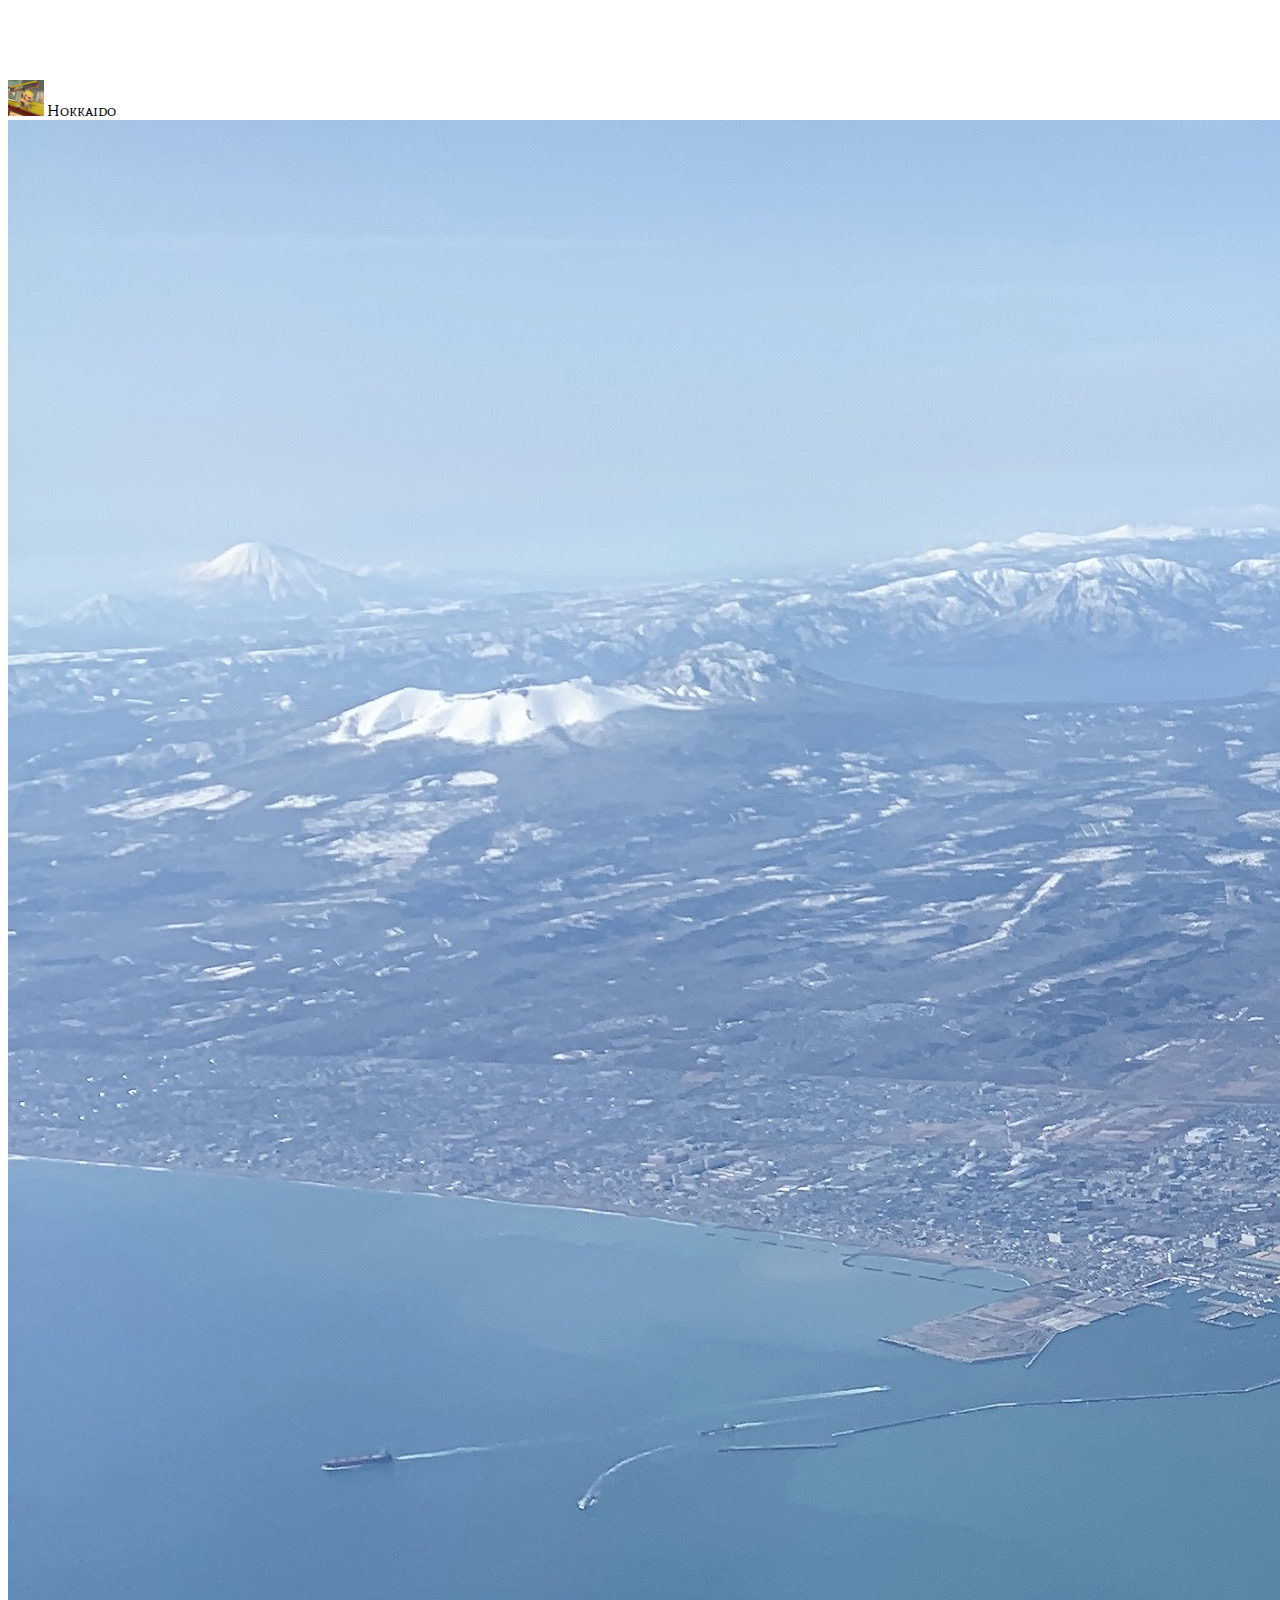
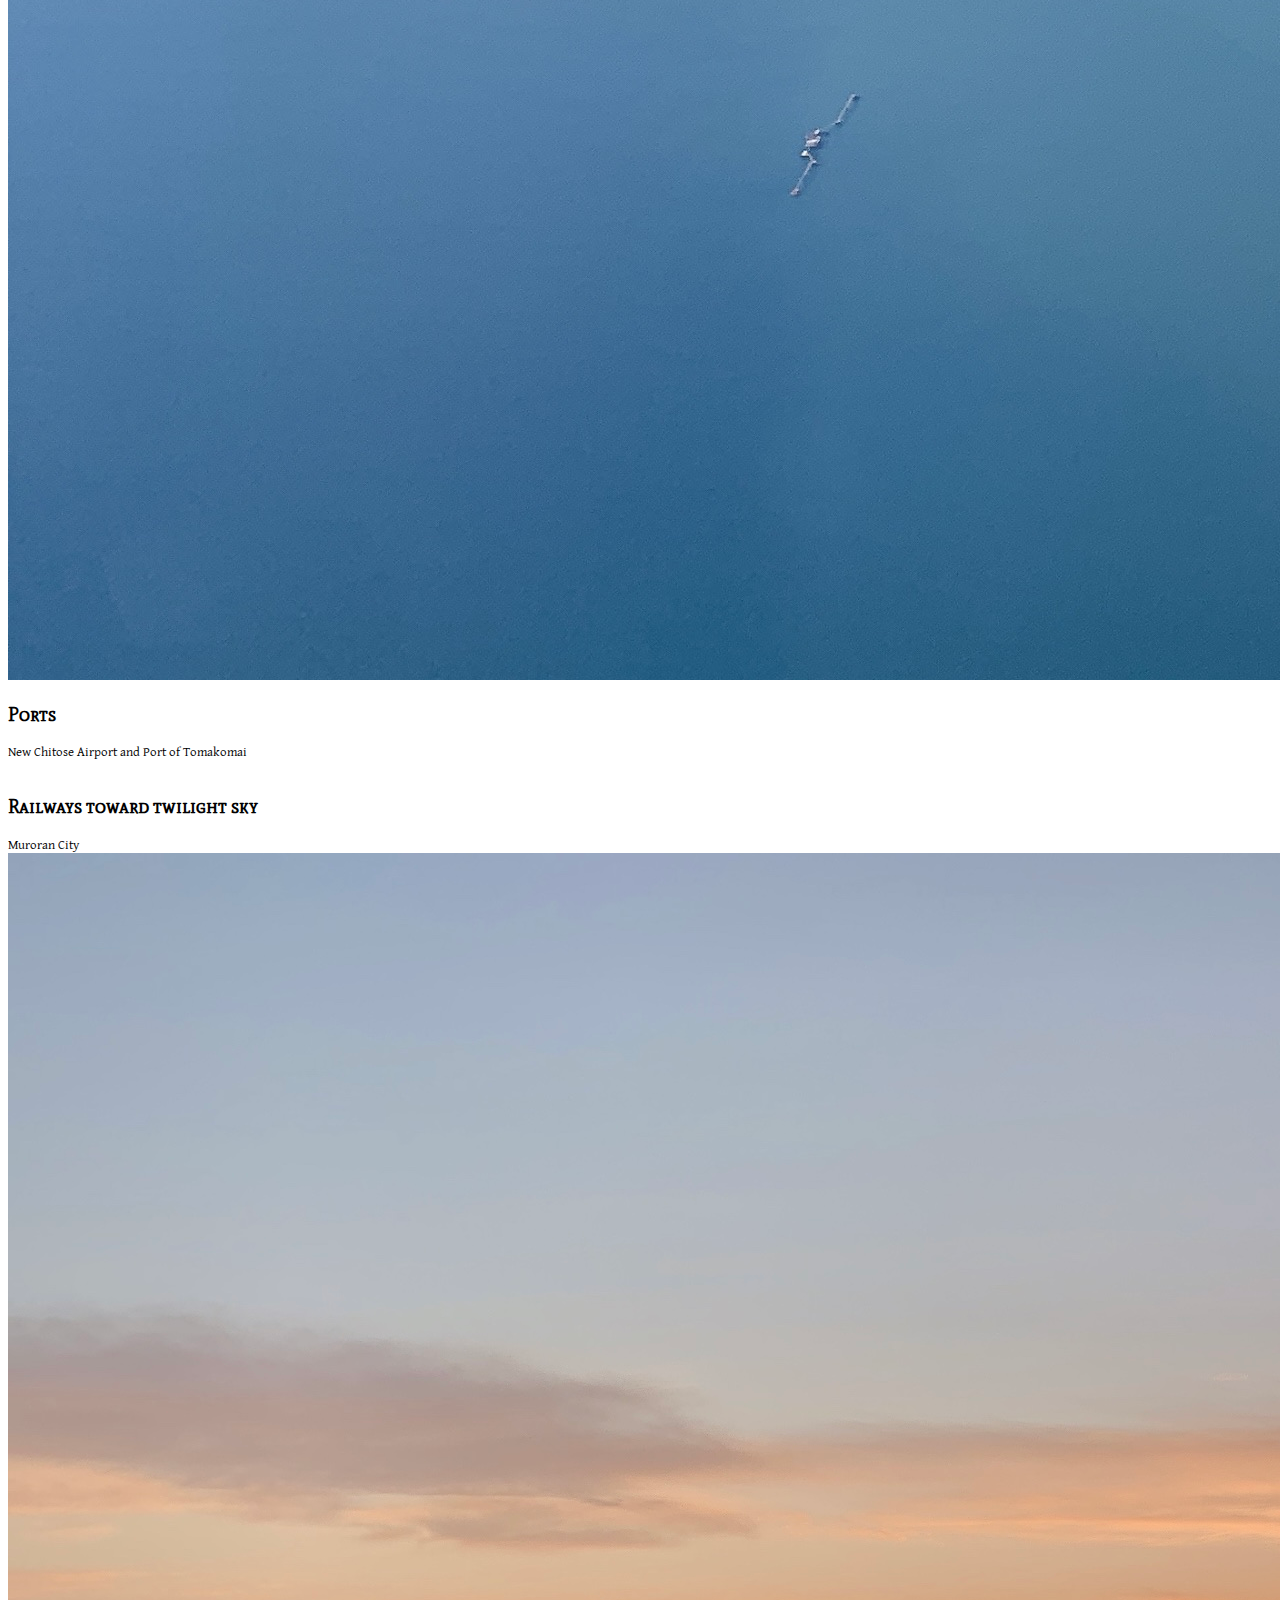
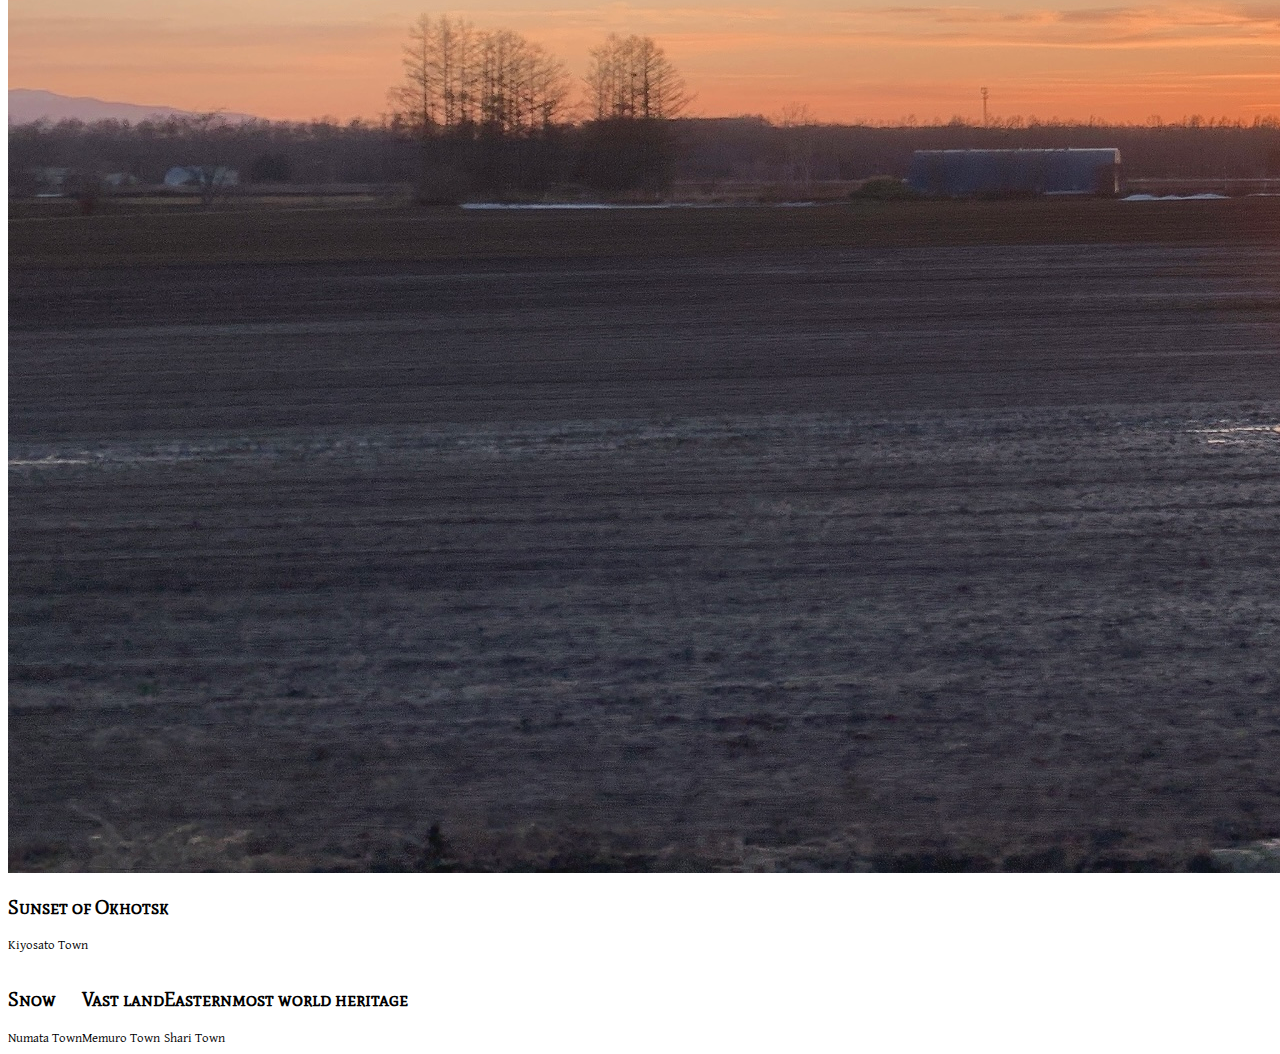
==== commit f6058ea7: "nav common" ====
--- a/misc/hokkaido.html
+++ b/misc/hokkaido.html
@@ -3,7 +3,7 @@
     <head>
         <meta charset="utf-8">
         <meta name="viewport" content="width=device-width">
-        <title>Explore Hokkaido</title>
+        <title>Hokkaido</title>
         <link href="https://cdn.jsdelivr.net/npm/bootstrap@5.0.2/dist/css/bootstrap.min.css" rel="stylesheet" integrity="sha384-EVSTQN3/azprG1Anm3QDgpJLIm9Nao0Yz1ztcQTwFspd3yD65VohhpuuCOmLASjC" crossorigin="anonymous">
         <script src="https://cdn.jsdelivr.net/npm/bootstrap@5.0.2/dist/js/bootstrap.bundle.min.js" integrity="sha384-MrcW6ZMFYlzcLA8Nl+NtUVF0sA7MsXsP1UyJoMp4YLEuNSfAP+JcXn/tWtIaxVXM" crossorigin="anonymous"></script>
         <link rel="stylesheet" href="https://cdn.jsdelivr.net/npm/bootstrap-icons@1.8.0/font/bootstrap-icons.css">
@@ -28,9 +28,8 @@
 
         <link rel="stylesheet" href="../styles/google-fonts.css" type="text/css">
         <link rel="stylesheet" href="../styles/visible.css" type="text/css">
-        <script type="text/javascript" src="../scripts/load.js">
-
-        </script>
+        <script type="text/javascript" src="../scripts/load.js"></script>
+        <script type="text/javascript" src="/scripts/common.js"></script>
 
         <!-- This is a practice page. -->
     </head>
@@ -47,12 +46,8 @@
             </div>
         </div>
 
-        <nav class="navbar navbar-expand-md navbar-dark fixed-top bg-dark p-0">
-            <div class="container-md">
-                <a class="navbar-brand p-2 m-0 d-flex align-items-center" href="../"><img src="../images/icons/icon.jpg" class="border border-light border-1 rounded-circle d-inline-block align-text-top" height="36" alt=""> </a>
-                <a class="navbar-brand o-font-head p-0">Hokkaido</a>
-            </div>
-        </nav>
+        <script>nav("Hokkaido")</script>
+
         <main class="container">
             <!-- sample : https://freefrontend.com/bootstrap-galleries/ -->
             <div class="row row-eq-height">
--- a/styles/visible.css
+++ b/styles/visible.css
@@ -14,5 +14,4 @@
     opacity: 0;
     animation: fadeIn 0.5s ;
     animation-timing-function: linear(0, 0.75, 0.90, 0.99, 1);
-
 }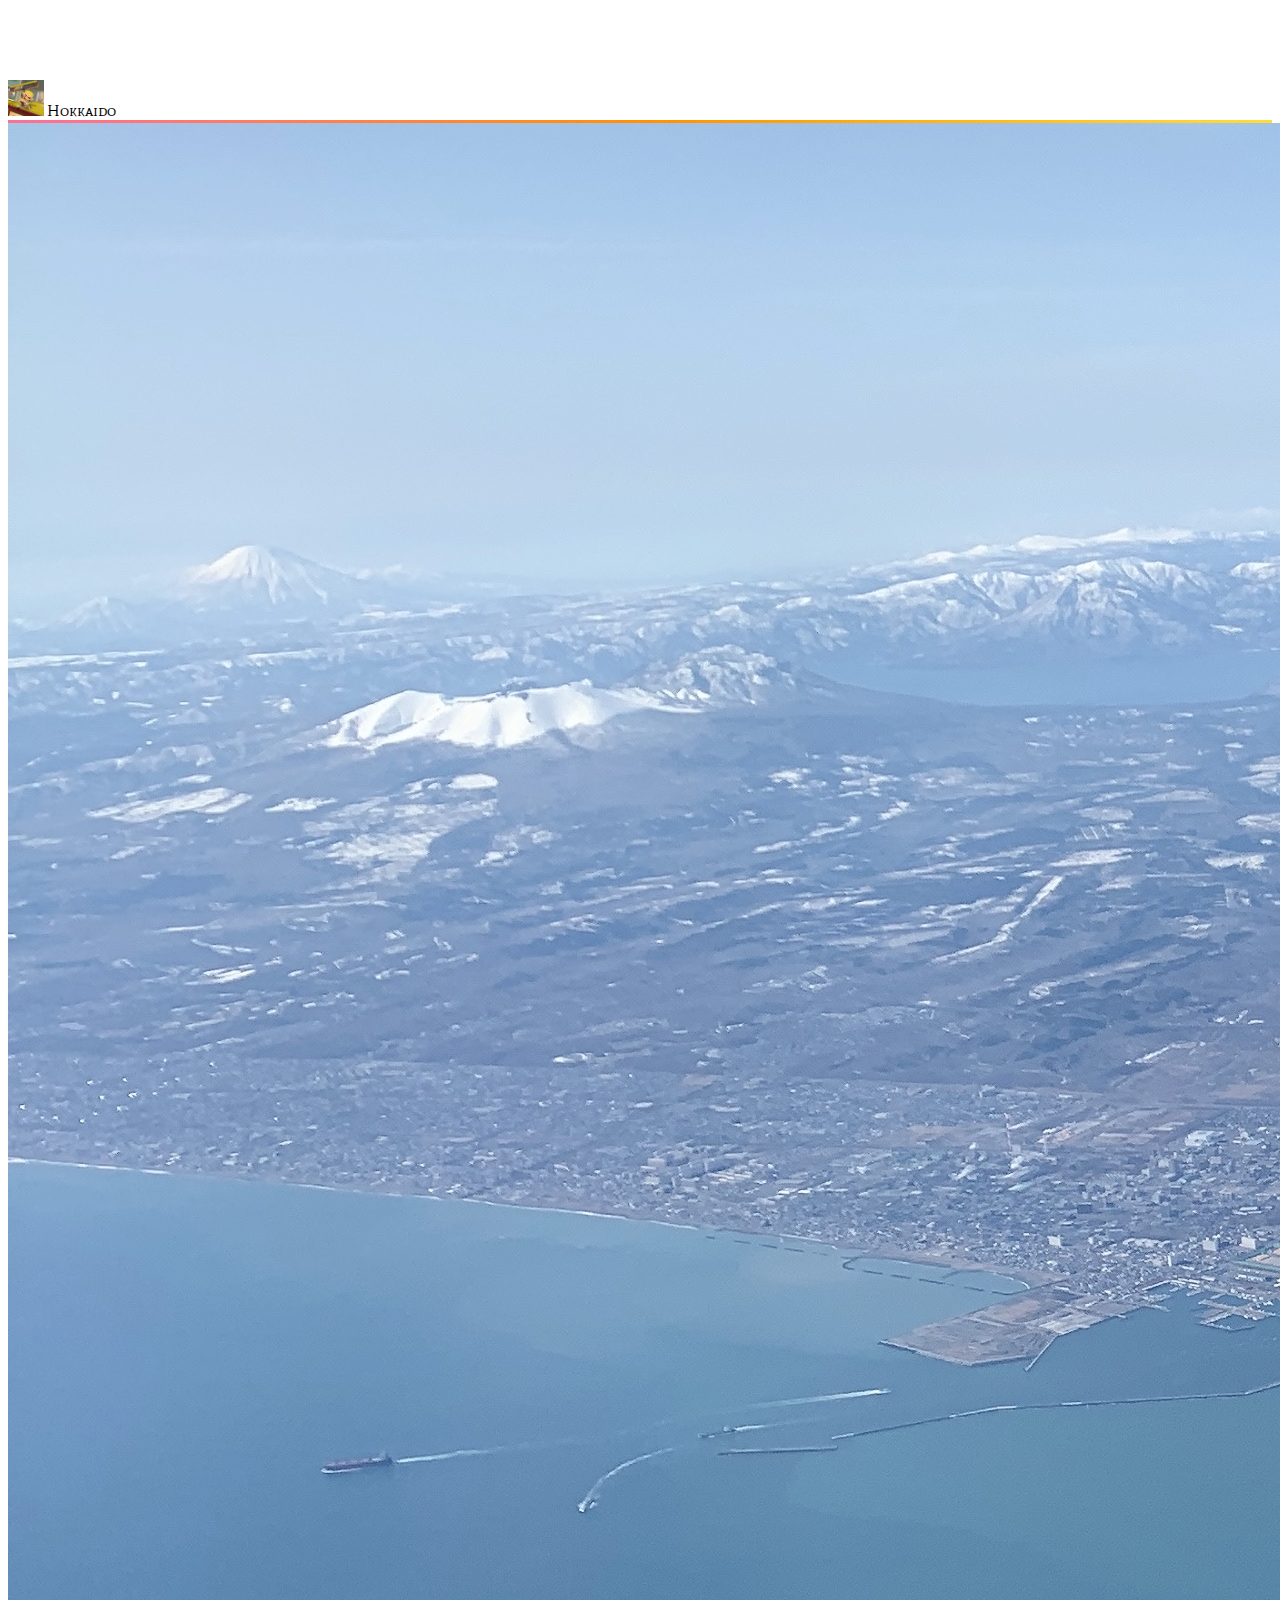
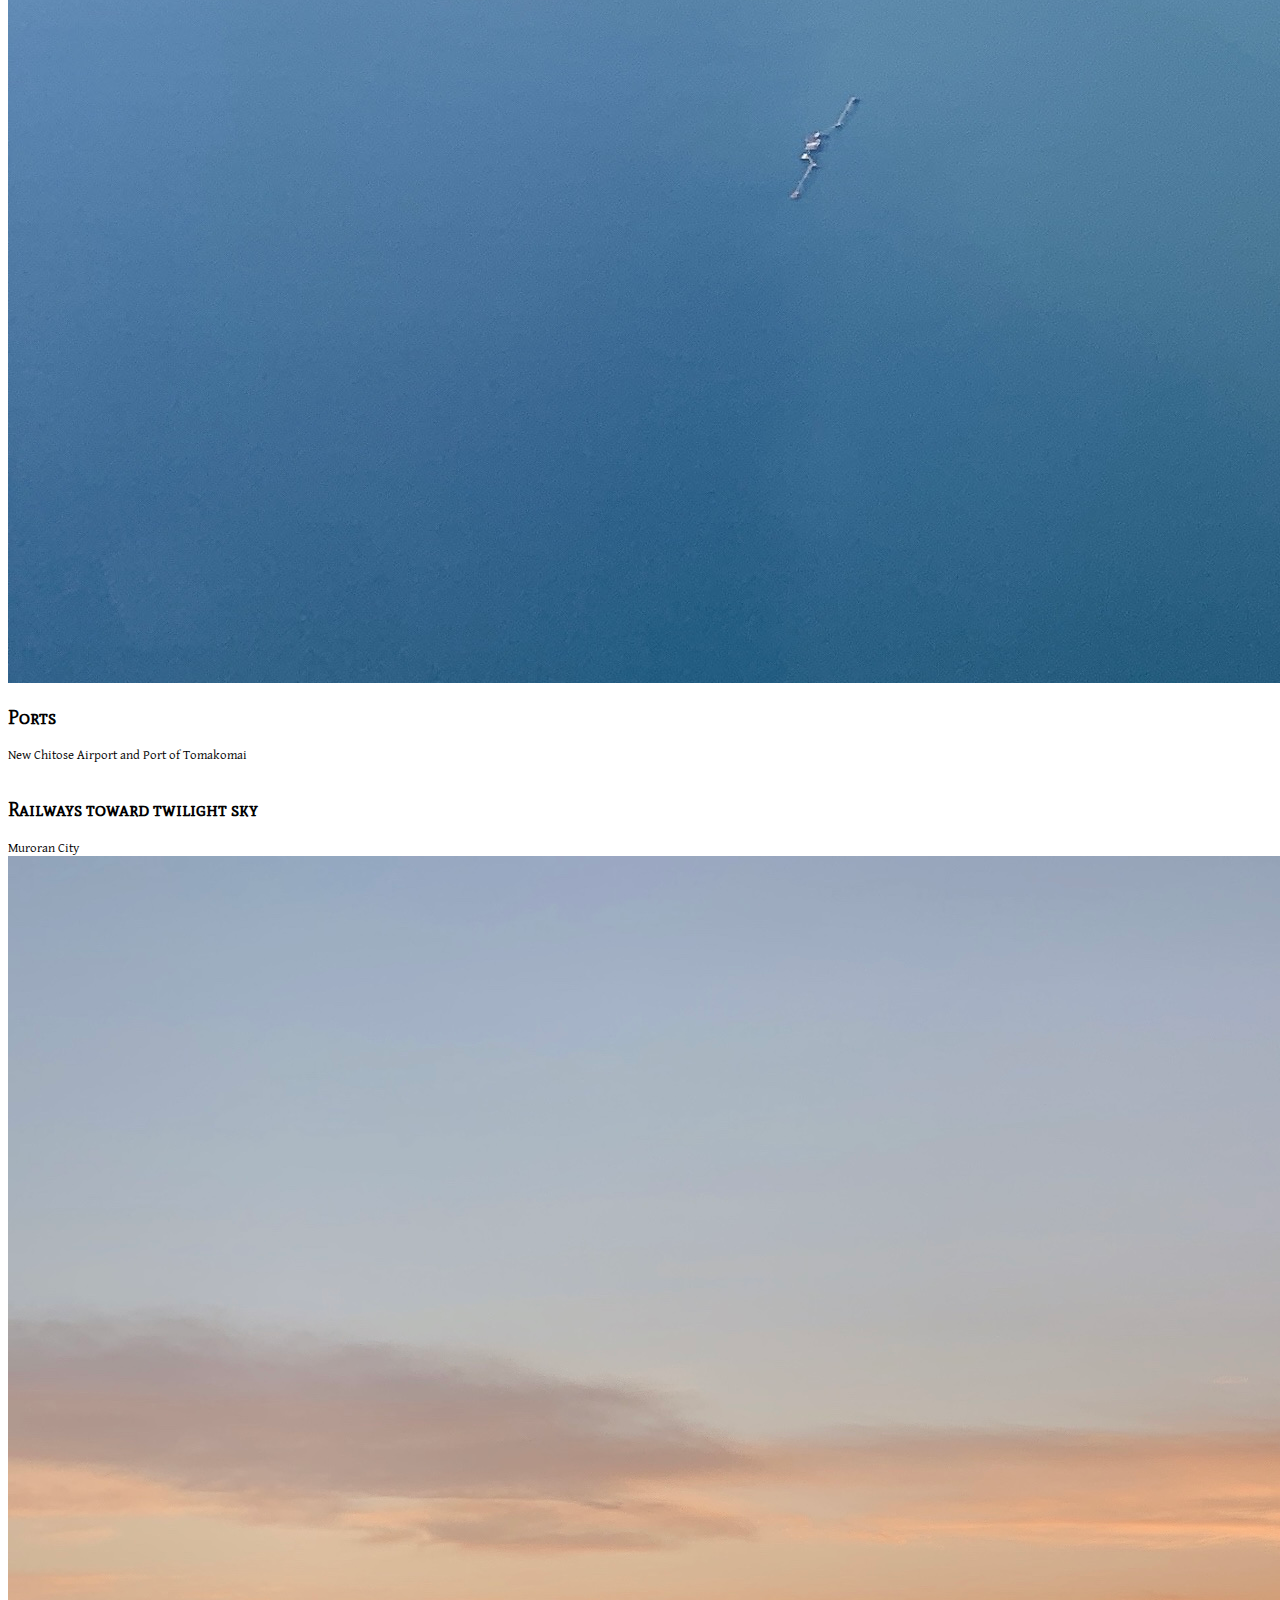
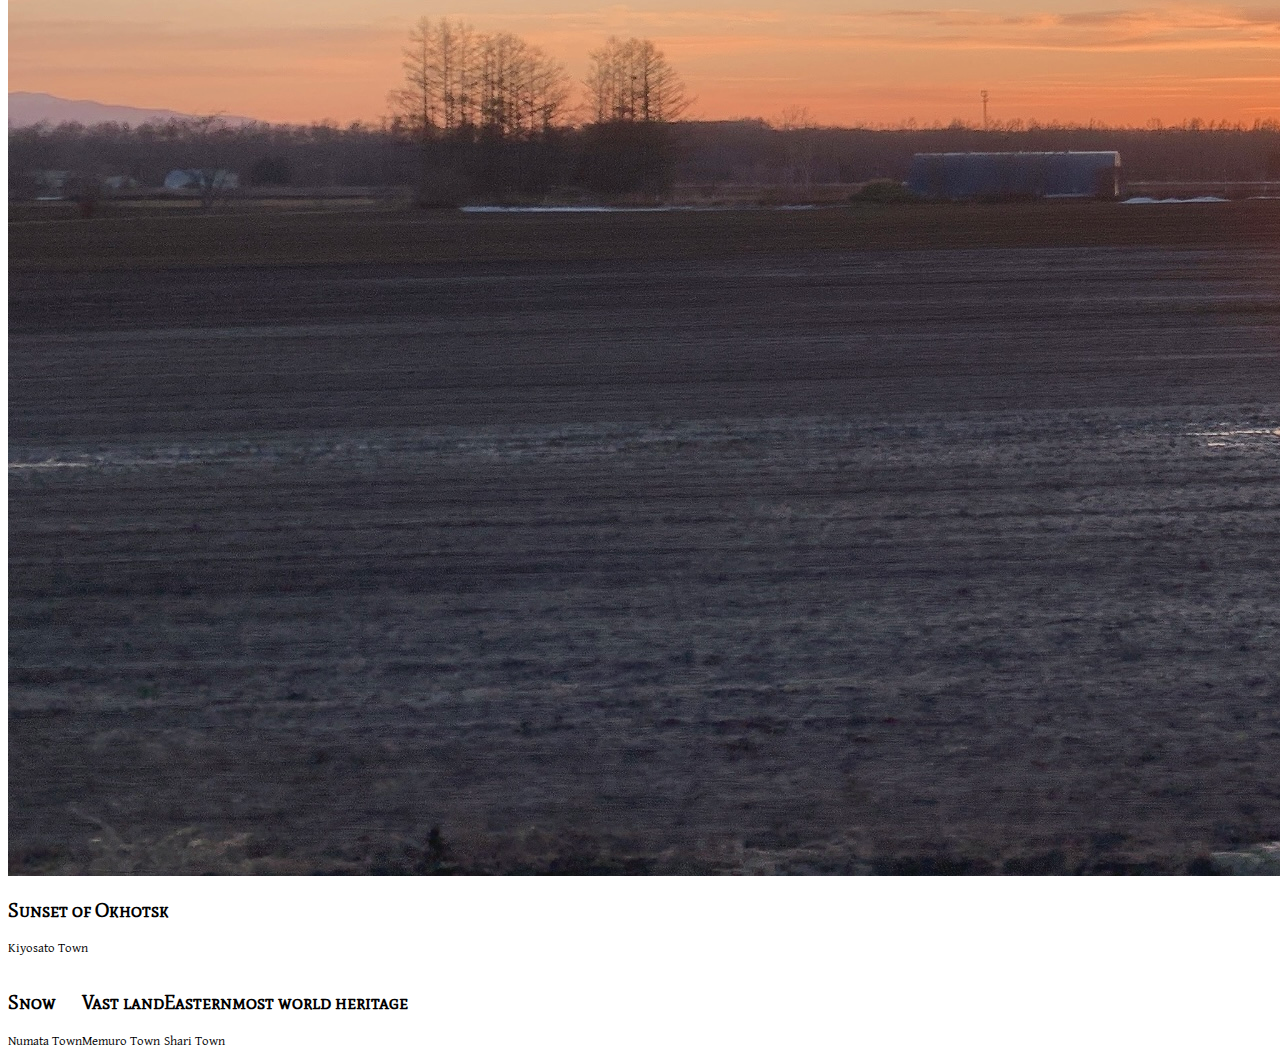
==== commit d841b3c8: "add nav-border" ====
--- a/misc/hokkaido.html
+++ b/misc/hokkaido.html
@@ -26,8 +26,8 @@
             }
         </style>
 
-        <link rel="stylesheet" href="../styles/google-fonts.css" type="text/css">
         <link rel="stylesheet" href="../styles/visible.css" type="text/css">
+        <link rel="stylesheet" href="../styles/common.css" type="text/css">
         <script type="text/javascript" src="../scripts/load.js"></script>
         <script type="text/javascript" src="/scripts/common.js"></script>
 
--- a/styles/common.css
+++ b/styles/common.css
@@ -0,0 +1,47 @@
+@import url(//fonts.googleapis.com/css2?family=David+Libre&family=Mate&family=Mate+SC&family=Spline+Sans+Mono&display=swap);
+@import url(https://fonts.googleapis.com/css2?family=David+Libre&family=Mate&family=Mate+SC&family=Spline+Sans+Mono&display=swap);
+
+.o-font-head, h3, h5{
+    font-family: 'Mate SC', serif;
+}
+.o-font-plain{
+    font-family: 'David Libre', serif;
+}
+.o-font-mono{
+    font-family: 'Spline Sans Mono', monospace;
+}
+ul{
+    padding-left: 0.5em;
+}
+
+@keyframes bggradient{
+  0% {
+    background-position: 0% 50%;
+  }
+  50% {
+    background-position: 100% 50%;
+  }
+  100% {
+    background-position: 0% 50%;
+  }
+}
+
+
+nav {
+    border-bottom: 3px solid;
+    border-color: red;
+    border-image-source: linear-gradient(45deg, #fa709a, #FF9300, #fee140);
+    border-image-slice: 1;
+
+    animation: bggradient 20s ease infinite;
+    /* Why does not this work? */
+}
+
+.nav-border{
+    height: 3px;
+    width: 100%;
+    /* https://webgradients.com */
+    background: linear-gradient(45deg, #fa709a, #fee140, #fa709a);
+    animation: bggradient 5s ease infinite;
+    background-size: 200% 200%;
+}
